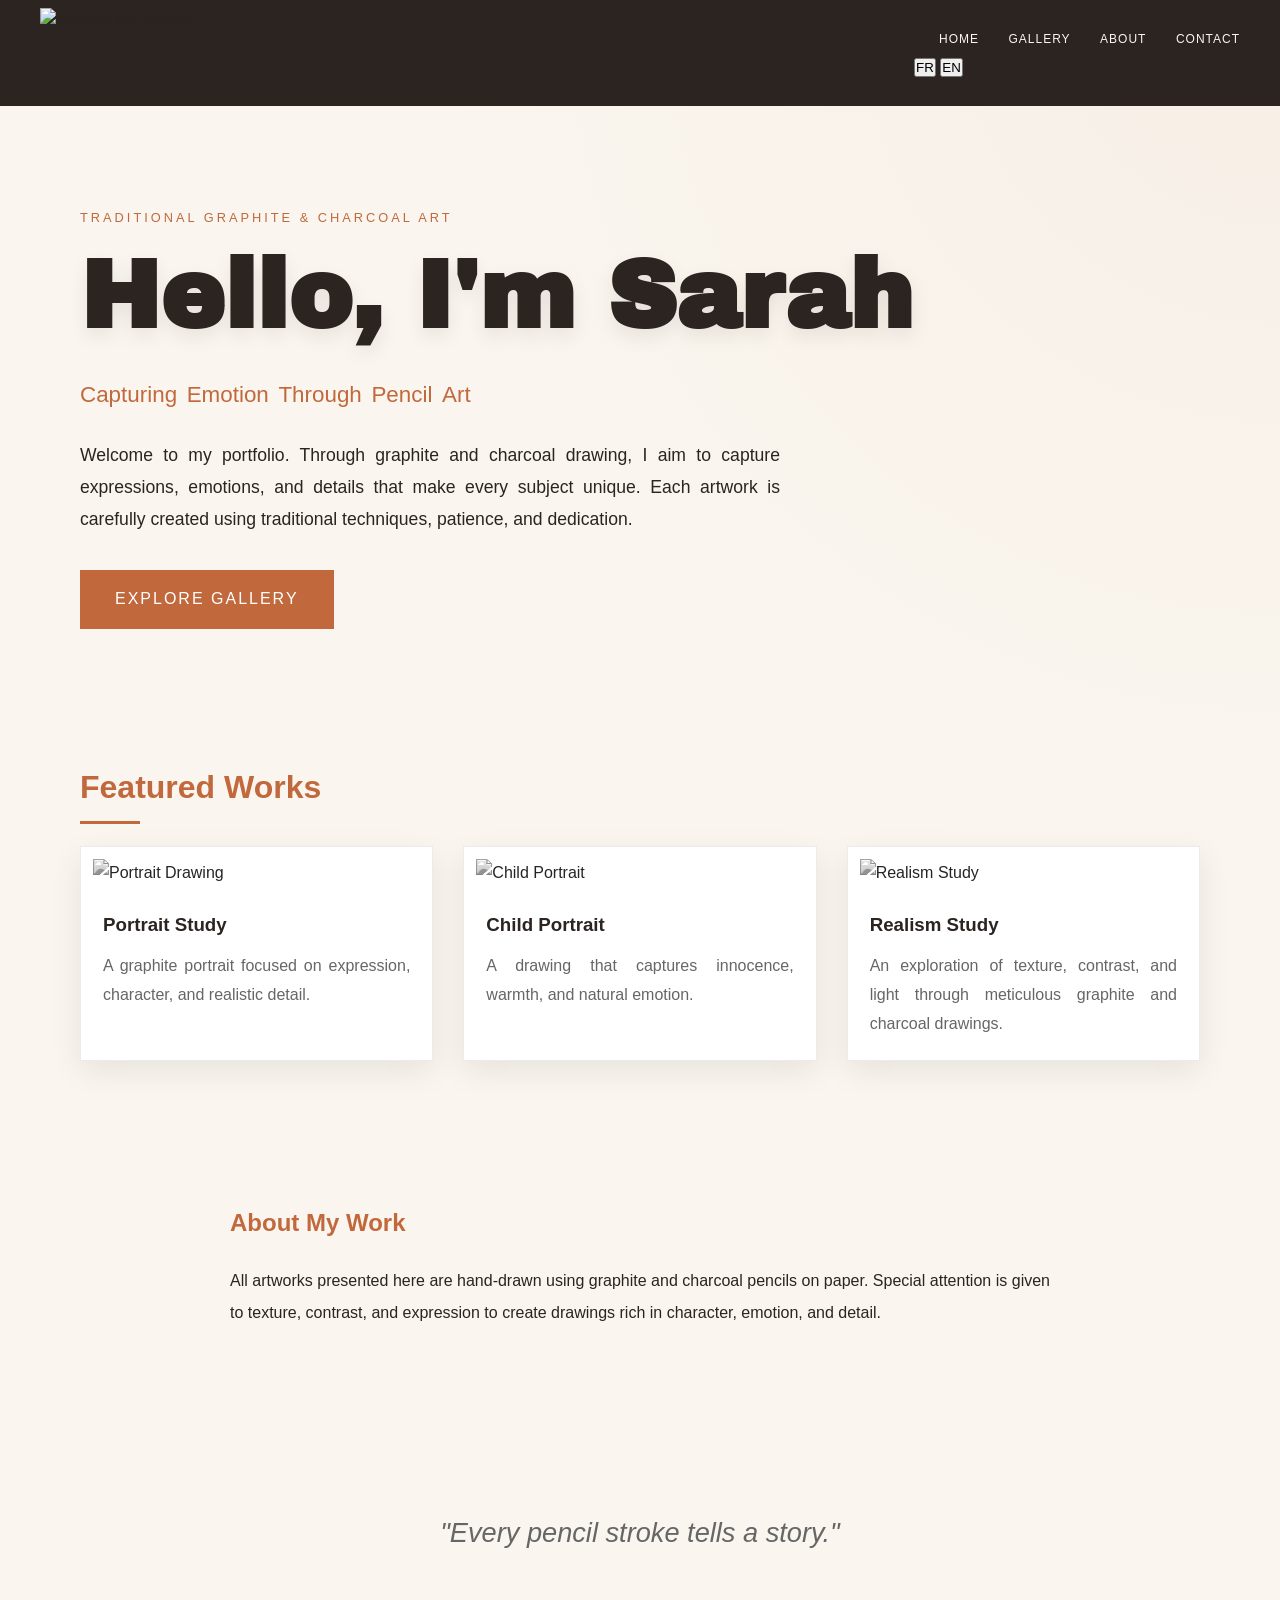
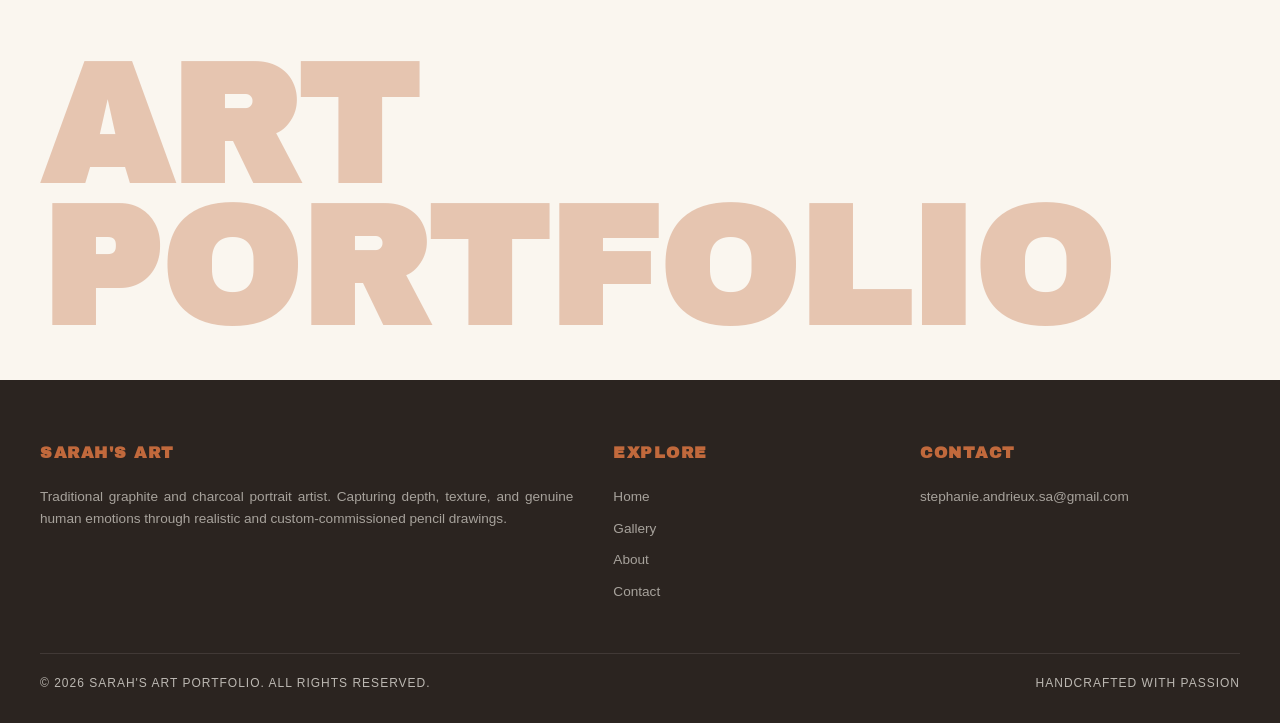
==== index.html @ 2b632e6f "Update index.html" ====
<!DOCTYPE html>
<html lang="en">

<head>
    <meta charset="UTF-8">
    <meta name="viewport" content="width=device-width, initial-scale=1.0">
    <title>Sarah's Art Portfolio</title>
    <meta name="description"
        content="Explore Sarah's graphite art portfolio, featuring realistic drawings, child portraits, and custom pencil art commissions.">

    <link href="https://fonts.googleapis.com/css2?family=Archivo+Black&display=swap" rel="stylesheet">
    <link rel="stylesheet" href="language.css">

    <style>
        * {
            margin: 0;
            padding: 0;
            box-sizing: border-box;
        }

        html {
            scroll-behavior: smooth;
        }

        body {
      font-family: 'Arial', sans-serif;
      background:
        radial-gradient(circle at top right,
          rgba(193, 105, 60, 0.05),
          transparent 35%),
        #faf6ef;
      color: #2b2420;
      line-height: 1.8;
      overflow-x: hidden; /* Empêche le défilement horizontal sur tous les écrans */
    }

        /* =========================
   NAVIGATION
========================= */

        nav {
            display: flex;
            justify-content: space-between;
            align-items: center;
            padding: 8px 40px;
            background: #2b2420;
            position: sticky;
            top: 0;
            z-index: 1000;
        }

        .logo-img {
        height: clamp(50px, 15vw, 90px); /* Taille responsive du logo */
        max-width: 100%;
    }

        nav a {
            color: #faf6ef;
            text-decoration: none;
            margin-left: 25px;
            font-size: 0.75rem;
            letter-spacing: 1px;
            text-transform: uppercase;
            position: relative;
        }

        nav a::after {
            content: "";
            position: absolute;
            left: 0;
            bottom: -6px;
            width: 0;
            height: 2px;
            background: #c1693c;
            transition: 0.3s;
        }

        nav a:hover::after {
            width: 100%;
        }

        /* =========================
   HERO
========================= */

        .hero {
            max-width: 1200px;
            margin: auto;
            padding: 100px 40px 80px;
            animation: fadeUp 1s ease;
        }

        .intro {
            color: #c1693c;
            text-transform: uppercase;
            letter-spacing: 3px;
            font-size: 0.8rem;
            margin-bottom: 10px;
        }

        .hero h1 {
            font-family: 'Archivo Black', sans-serif;
            font-size: clamp(1.35rem, 5.8vw, 6rem);
            line-height: 1.2;
            margin-bottom: 15px;
            padding-bottom: 0.06em;
            text-shadow: 0 8px 20px rgba(0, 0, 0, 0.08);
            white-space: nowrap;
            overflow: visible;
            max-width: 100%;
            opacity: 0;
            animation: fadeUp 1s ease forwards;
            animation-delay: 0.3s;
        }

        /* =========================
   TRUE FOCUS — subtitle
========================= */

        .true-focus-wrapper {
            display: flex;
            gap: 0.6rem;
            align-items: center;
            flex-wrap: wrap;
            margin-bottom: 25px;

            opacity: 0;
            transform: translateY(30px);
            animation: slideUp 1s ease forwards;
            animation-delay: 2.3s;
        }

        .focus-word {
            position: relative;
            font-size: 1.4rem;
            font-family: 'Arial', sans-serif;
            font-weight: normal;
            color: #c1693c;
            cursor: default;
            transition: filter 0.5s ease, color 0.5s ease;
        }

        /* blurred words */
        .focus-word.blurred {
            filter: blur(5px);
            color: #999;
        }

        /* focused word */
        .focus-word.focused {
            filter: blur(0px);
            color: #c1693c;
        }

        /* corner brackets on focused word */
        .focus-word.focused::before,
        .focus-word.focused::after {
            content: "";
            position: absolute;
            width: 10px;
            height: 10px;
            border-color: #c1693c;
            border-style: solid;
            transition: all 0.3s ease;
        }

        .focus-word.focused::before {
            top: -4px;
            left: -6px;
            border-width: 2px 0 0 2px;
        }

        .focus-word.focused::after {
            bottom: -4px;
            right: -6px;
            border-width: 0 2px 2px 0;
        }

        /* =========================
   HERO TEXT & BTN
========================= */

        .hero-text {
            max-width: 700px;
            font-size: 1.1rem;
            margin-bottom: 35px;
            text-align: justify;

            opacity: 0;
            transform: translateY(30px);
            animation: slideUp 1s ease forwards;
            animation-delay: 2.8s;
        }

        .btn-gallery {
            display: inline-block;
            padding: 15px 35px;
            background: #c1693c;
            color: white;
            text-decoration: none;
            text-transform: uppercase;
            letter-spacing: 2px;
            transition: 0.4s;

            opacity: 0;
            animation: fadeIn 1s ease forwards;
            animation-delay: 3.2s;

            position: relative;
            overflow: hidden;
        }

        .btn-gallery::before {
            content: "";
            position: absolute;
            top: 0;
            left: -120%;
            width: 100%;
            height: 100%;
            background: rgba(255, 255, 255, 0.2);
            transform: skewX(-25deg);
        }

        .btn-gallery:hover::before {
            left: 120%;
            transition: .7s;
        }

        .btn-gallery:hover {
            transform: translateY(-4px);
            box-shadow: 0 15px 30px rgba(193, 105, 60, 0.35);
        }

        /* =========================
   FEATURED WORKS
========================= */

        .featured {
            max-width: 1200px;
            margin: auto;
            padding: 40px;
            animation: fadeUp 1.2s ease;
        }

        .section-title {
            color: #c1693c;
            margin-bottom: 30px;
            font-size: 2rem;
            position: relative;
            display: inline-block;
        }

        .section-title::after {
            content: "";
            position: absolute;
            left: 0;
            bottom: -8px;
            width: 60px;
            height: 3px;
            background: #c1693c;
            transition: .5s;
        }

        .section-title:hover::after {
            width: 120px;
        }

        .featured-grid {
            display: grid;
            grid-template-columns: repeat(auto-fit, minmax(280px, 1fr));
            gap: 30px;
        }

        .art-card {
            background: white;
            padding: 12px;
            border: 1px solid rgba(0, 0, 0, 0.08);
            box-shadow: 0 10px 30px rgba(0, 0, 0, 0.08);
            overflow: hidden;
            transition:
                transform .5s ease,
                box-shadow .5s ease;
        }

        .art-card:hover {
            transform: translateY(-8px);
            box-shadow: 0 20px 50px rgba(0, 0, 0, 0.15);
        }

        .art-card img {
            width: 100%;
            height: auto;
            display: block;
            filter: grayscale(100%);
            transition:
                transform .8s ease,
                filter .8s ease;
        }

        .art-card:hover img {
            transform: scale(1.03);
            filter: grayscale(0%) contrast(115%);
        }

        .art-card-content {
            padding: 20px 10px 10px;
        }

        .art-card h3 {
            margin-bottom: 10px;
        }

        .art-card p {
            color: #666;
            text-align: justify;
        }

        /* =========================
   ABOUT
========================= */

        .about-preview {
            max-width: 900px;
            margin: 100px auto;
            padding: 0 40px;
            animation: fadeUp 1.4s ease;
        }

        .about-preview p {
            text-align: justify;
            text-justify: inter-word;
            line-height: 2;
        }

        .about-preview h2 {
            color: #c1693c;
            margin-bottom: 20px;
        }

        /* =========================
   QUOTE
========================= */

        .quote {
            text-align: center;
            padding: 80px 30px;
            font-size: 1.7rem;
            font-style: italic;
            color: #666;
            animation: fadeUp 1.6s ease;
            transition: .4s;
        }

        .quote:hover {
            transform: scale(1.03);
            letter-spacing: 1px;
        }

        /* =========================
   BIG TAGLINE
========================= */

        .big-tagline {
            padding: 20px 40px 40px;
            overflow: hidden;
        }


        .big-tagline h2 {
            font-family: 'Archivo Black', sans-serif;
            font-size: clamp(3rem, 13vw, 12rem);
            line-height: 0.85;
            color: rgba(193, 105, 60, 0.35);
            text-transform: uppercase;
            animation: floatText 6s ease-in-out infinite;
        }

        .big-tagline:hover h2 {
            letter-spacing: 10px;
        }

        .big-tagline:hover h2 {
            letter-spacing: 10px;
        }

        /* =========================
   FOOTER
========================= */

        /* =========================
   FOOTER
========================= */

        footer {
            background: #2b2420;
            color: rgba(250, 246, 239, 0.7);
            padding: 60px 40px 30px;
            font-size: 0.85rem;
            line-height: 1.6;
        }

        .footer-container {
            max-width: 1200px;
            margin: 0 auto;
            display: grid;
            grid-template-columns: 2fr 1fr 1.2fr;
            gap: 40px;
            margin-bottom: 40px;
        }

        .footer-col h4 {
            color: #c1693c;
            font-family: 'Archivo Black', sans-serif;
            font-size: 1rem;
            text-transform: uppercase;
            letter-spacing: 1.5px;
            margin-bottom: 20px;
        }

        .footer-col p {
            color: rgba(250, 246, 239, 0.6);
            margin-bottom: 12px;
            text-align: justify;
        }

        .footer-col ul {
            list-style: none;
            padding: 0;
        }

        .footer-col ul li {
            margin-bottom: 10px;
        }

        .footer-col a {
            color: rgba(250, 246, 239, 0.6);
            text-decoration: none;
            transition: color 0.3s ease;
        }

        .footer-col a:hover {
            color: #c1693c;
        }

        .footer-bottom {
            max-width: 1200px;
            margin: 0 auto;
            border-top: 1px solid rgba(250, 246, 239, 0.1);
            padding-top: 20px;
            display: flex;
            justify-content: space-between;
            align-items: center;
            flex-wrap: wrap;
            gap: 15px;
            font-size: 0.75rem;
            text-transform: uppercase;
            letter-spacing: 1px;
        }

        /* =========================
   ANIMATIONS
========================= */

        @keyframes fadeUp {
            from {
                opacity: 0;
                transform: translateY(40px);
            }

            to {
                opacity: 1;
                transform: translateY(0);
            }
        }

        @keyframes floatText {
            0% {
                transform: translateY(0);
            }

            50% {
                transform: translateY(-12px);
            }

            100% {
                transform: translateY(0);
            }
        }

        @keyframes typing {
            from {
                width: 0;
            }

            to {
                width: 100%;
            }
        }

        @keyframes blink {
            50% {
                border-color: transparent;
            }
        }

        @keyframes slideUp {
            to {
                opacity: 1;
                transform: translateY(0);
            }
        }

        @keyframes fadeIn {
            to {
                opacity: 1;
            }
        }

        /* =========================
   MOBILE
========================= */

        @media (max-width:768px) {

            nav {
                flex-direction: column;
                gap: 15px;
                padding: 20px;
            }

            .nav-right {
                flex-direction: column;
                align-items: center;
                gap: 15px;
            }

            .nav-links {
                display: flex;
                flex-wrap: wrap;
                justify-content: center;
                gap: 20px;
            }

            .nav-links a {
                margin-left: 0;
            }

            .hero {
                padding: 60px 20px;
            }

.hero h1 {
    font-size: clamp(1.3rem, 7vw, 3rem);
    white-space: normal;
    line-height: 1.15;
    word-break: keep-all;
}

            .intro {
                font-size: clamp(0.45rem, 3vw, 0.8rem);
                letter-spacing: clamp(1px, 0.5vw, 3px);
                white-space: nowrap;
            }

            .true-focus-wrapper {
                gap: 0.4vw;
                flex-wrap: nowrap;
                white-space: nowrap;
            }

            .true-focus-wrapper .focus-word {
                font-size: clamp(0.5rem, 3.2vw, 0.95rem);
            }

            .big-tagline {
                padding: 20px;
                text-align: left;
                overflow: visible;
            }

            .big-tagline h2 {
                font-size: clamp(2.5rem, 11vw, 6rem);
                line-height: 0.9;
                text-align: left;
            }

            footer {
                padding: 40px 20px 20px;
            }

            .footer-container {
                grid-template-columns: 1fr;
                gap: 30px;
                margin-bottom: 30px;
            }

            .footer-bottom {
                flex-direction: column;
                text-align: center;
            }
        }

        @media (max-width:480px) {

            .hero h1 {
                font-size: clamp(1.1rem, 4.8vw, 3rem);
            }

            .hero-text {
                font-size: 0.9rem;
            }

            .btn-gallery {
                padding: 12px 28px;
                font-size: 0.85rem;
            }

            .section-title {
                font-size: 1.5rem;
            }



            .featured-grid {
                grid-template-columns: 1fr;
            }

            .footer-container {
                gap: 20px;
            }
        }
    </style>
</head>

<body>

    <nav>
        <img src="Images/Logo.png" alt="Sarah's Art Portfolio" class="logo-img">

        <div class="nav-right">
            <div class="nav-links">
                <a href="index.html" data-i18n="nav.home">Home</a>
                <a href="art.html" data-i18n="nav.gallery">Gallery</a>
                <a href="about.html" data-i18n="nav.about">About</a>
                <a href="contact.html" data-i18n="nav.contact">Contact</a>
            </div>
            <div class="lang-switcher" role="group" data-i18n-attr="aria-label:lang.label">
                <button type="button" class="lang-btn" data-lang="fr" aria-pressed="false">FR</button>
                <button type="button" class="lang-btn" data-lang="en" aria-pressed="false">EN</button>
            </div>
        </div>
    </nav>

    <section class="hero">

        <p class="intro" data-i18n="index.intro">Traditional Graphite & Charcoal Art</p>

        <h1 data-i18n="index.title">Hello, I'm Sarah</h1>

        <div class="true-focus-wrapper" id="trueFocus">
            <span class="focus-word">Capturing</span>
            <span class="focus-word">Emotion</span>
            <span class="focus-word">Through</span>
            <span class="focus-word">Pencil</span>
            <span class="focus-word">Art</span>
        </div>

        <p class="hero-text" data-i18n="index.hero">
            Welcome to my portfolio. Through graphite and charcoal drawing, I aim to capture
            expressions, emotions, and details that make every subject unique.
            Each artwork is carefully created using traditional techniques, patience, and dedication.
        </p>

        <a href="art.html" class="btn-gallery" data-i18n="index.cta">
            Explore Gallery
        </a>

    </section>

    <section class="featured">

        <h2 class="section-title" data-i18n="index.featured">Featured Works</h2>

        <div class="featured-grid">

            <div class="art-card">
                <img src="Images/Dessin1.jpg" alt="Portrait Drawing">
                <div class="art-card-content">
                    <h3 data-i18n="index.card1Title">Portrait Study</h3>
                    <p data-i18n="index.card1Desc">A graphite portrait focused on expression, character, and realistic detail.</p>
                </div>
            </div>

            <div class="art-card">
                <img src="Images/Dessin2.jpg" alt="Child Portrait">
                <div class="art-card-content">
                    <h3 data-i18n="index.card2Title">Child Portrait</h3>
                    <p data-i18n="index.card2Desc">A drawing that captures innocence, warmth, and natural emotion.</p>
                </div>
            </div>

            <div class="art-card">
                <img src="Images/Dessin3.jpg" alt="Realism Study">
                <div class="art-card-content">
                    <h3 data-i18n="index.card3Title">Realism Study</h3>
                    <p data-i18n="index.card3Desc">An exploration of texture, contrast, and light through meticulous graphite and charcoal drawings.</p>
                </div>
            </div>

        </div>

    </section>

    <section class="about-preview">
        <h2 data-i18n="index.aboutTitle">About My Work</h2>
        <p data-i18n="index.aboutText">
            All artworks presented here are hand-drawn using graphite and charcoal pencils on paper.
            Special attention is given to texture, contrast, and expression in order
            to create drawings rich in character, emotion, and detail.
        </p>
    </section>

    <section class="quote" data-i18n="index.quote">
        "Every pencil stroke tells a story."
    </section>

    <div class="big-tagline">
        <h2>
            Art<br>
            Portfolio
        </h2>
    </div>

    <footer>
        <div class="footer-container">

            <div class="footer-col">
                <h4 data-i18n="footer.brand">Sarah's Art</h4>
                <p data-i18n="footer.desc">
                    Traditional graphite and charcoal portrait artist.
                    Capturing depth, texture, and genuine human emotions
                    through realistic and custom-commissioned pencil drawings.
                </p>
            </div>

            <div class="footer-col">
                <h4 data-i18n="footer.explore">Explore</h4>
                <ul>
                    <li><a href="index.html" data-i18n="nav.home">Home</a></li>
                    <li><a href="art.html" data-i18n="nav.gallery">Gallery</a></li>
                    <li><a href="about.html" data-i18n="nav.about">About</a></li>
                    <li><a href="contact.html" data-i18n="nav.contact">Contact</a></li>
                </ul>
            </div>

            <div class="footer-col">
                <h4 data-i18n="footer.contact">Contact</h4>
                <p><a href="contact.html">stephanie.andrieux.sa@gmail.com</a></p>
            </div>

        </div>

        <div class="footer-bottom">
            <span data-i18n="footer.copyright">© 2026 Sarah's Art Portfolio. All rights reserved.</span>
            <span data-i18n="footer.tagline">Handcrafted with Passion</span>
        </div>
    </footer>

    <script src="language.js"></script>
    <script>
        (function () {
            function fitHeroTitle() {
                var h1 = document.querySelector('.hero h1');
                if (!h1) return;
                var hero = document.querySelector('.hero');
                var maxPx = Math.min(window.innerWidth * 0.115, 96);
                var minPx = 14;
                var size = maxPx;
                h1.style.fontSize = size + 'px';
                var available = hero ? hero.clientWidth - 10 : window.innerWidth - 80;
                while (h1.scrollWidth > available && size > minPx) {
                    size -= 1;
                    h1.style.fontSize = size + 'px';
                }
            }

            window.addEventListener('resize', fitHeroTitle);
            document.addEventListener('languageChanged', fitHeroTitle);
            document.addEventListener('DOMContentLoaded', fitHeroTitle);

            const INIT_DELAY = 2400;
            const INTERVAL = 1200;
            let focusInterval = null;

            function startTrueFocus() {
                if (focusInterval) clearInterval(focusInterval);
                const words = document.querySelectorAll('#trueFocus .focus-word');
                if (!words.length) return;
                let current = 0;

                function applyFocus(index) {
                    words.forEach(function (w, i) {
                        w.classList.remove('focused', 'blurred');
                        w.classList.add(i === index ? 'focused' : 'blurred');
                    });
                }

                function next() {
                    applyFocus(current);
                    current = (current + 1) % words.length;
                }

                setTimeout(function () {
                    next();
                    focusInterval = setInterval(next, INTERVAL);
                }, INIT_DELAY);
            }

            document.addEventListener('languageChanged', startTrueFocus);
        })();
    </script>

</body>

</html>
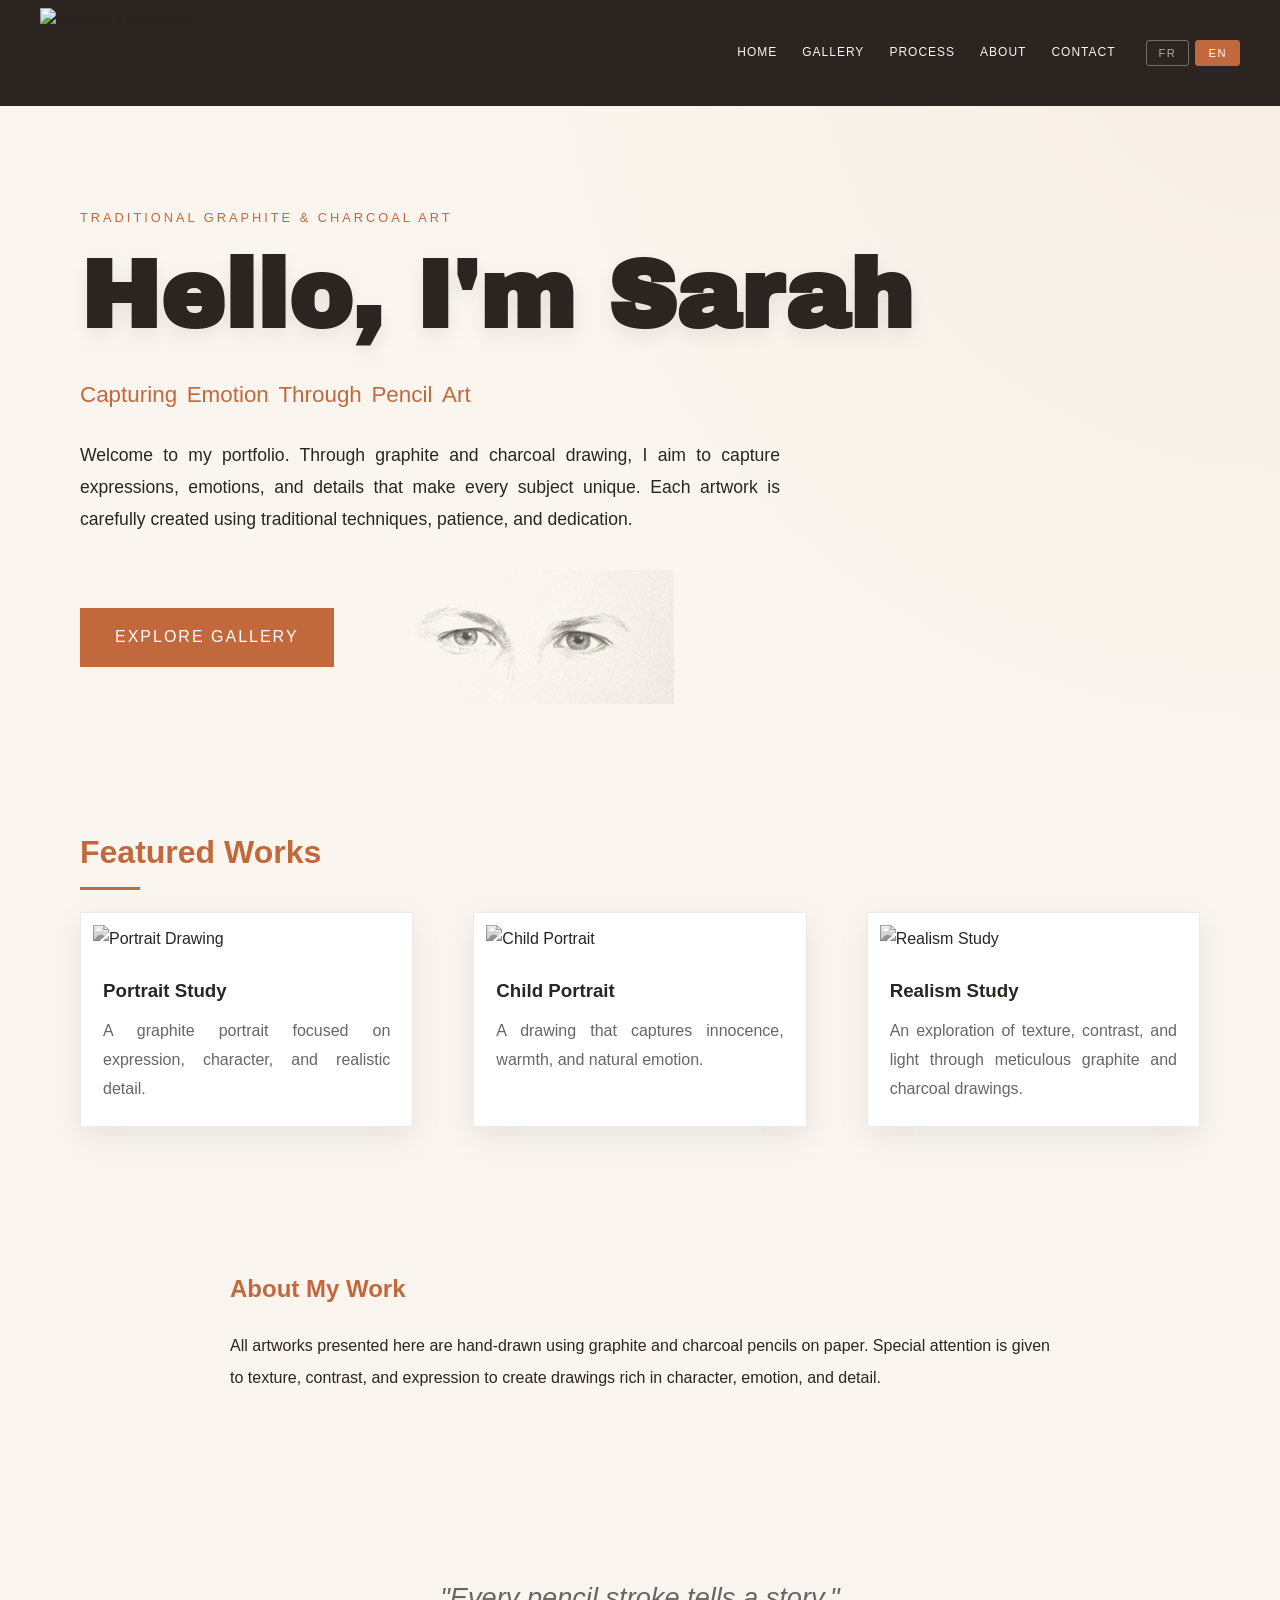
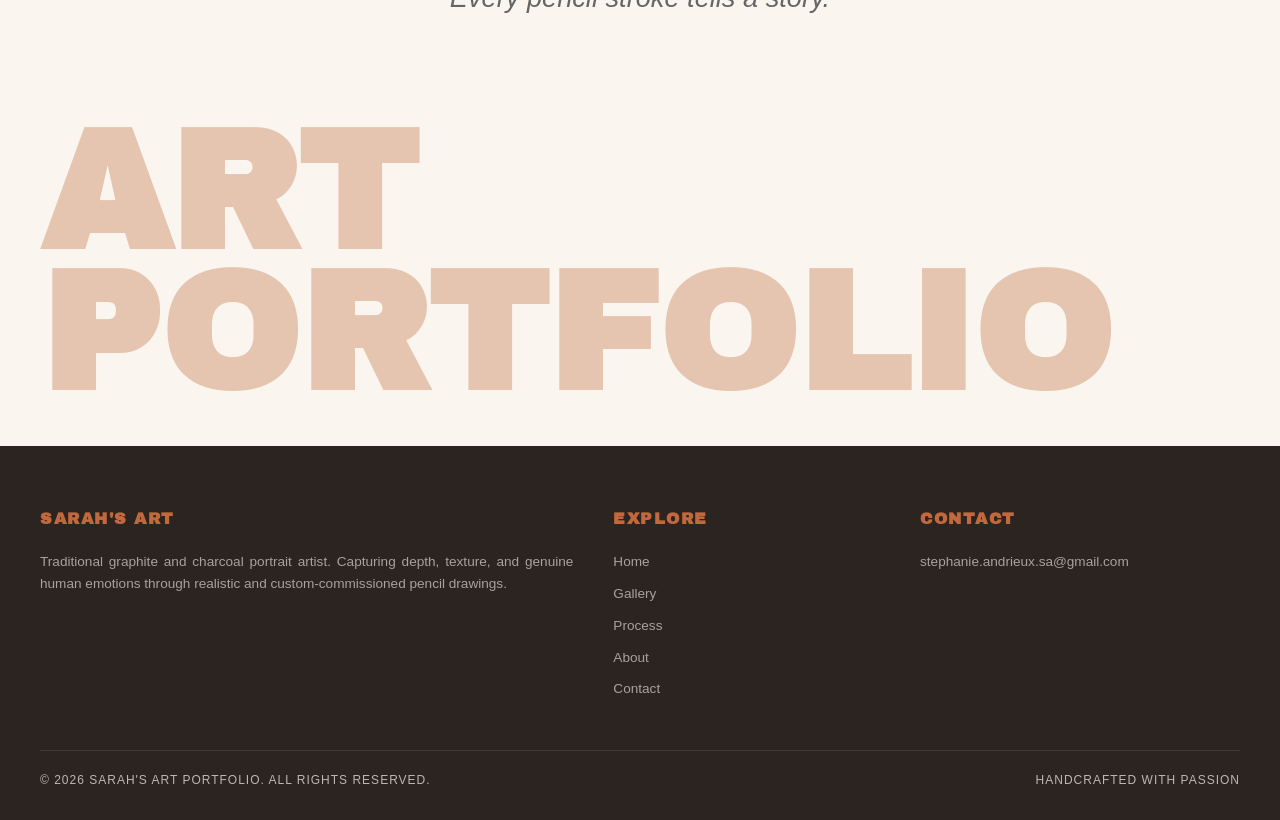
==== commit 41b5f0bd: "Add files via upload" ====
--- a/index.html
+++ b/index.html
@@ -1,825 +1,925 @@
-<!DOCTYPE html>
-<html lang="en">
-
-<head>
-    <meta charset="UTF-8">
-    <meta name="viewport" content="width=device-width, initial-scale=1.0">
-    <title>Sarah's Art Portfolio</title>
-    <meta name="description"
-        content="Explore Sarah's graphite art portfolio, featuring realistic drawings, child portraits, and custom pencil art commissions.">
-
-    <link href="https://fonts.googleapis.com/css2?family=Archivo+Black&display=swap" rel="stylesheet">
-    <link rel="stylesheet" href="language.css">
-
-    <style>
-        * {
-            margin: 0;
-            padding: 0;
-            box-sizing: border-box;
-        }
-
-        html {
-            scroll-behavior: smooth;
-        }
-
-        body {
-      font-family: 'Arial', sans-serif;
-      background:
-        radial-gradient(circle at top right,
-          rgba(193, 105, 60, 0.05),
-          transparent 35%),
-        #faf6ef;
-      color: #2b2420;
-      line-height: 1.8;
-      overflow-x: hidden; /* Empêche le défilement horizontal sur tous les écrans */
-    }
-
-        /* =========================
-   NAVIGATION
-========================= */
-
-        nav {
-            display: flex;
-            justify-content: space-between;
-            align-items: center;
-            padding: 8px 40px;
-            background: #2b2420;
-            position: sticky;
-            top: 0;
-            z-index: 1000;
-        }
-
-        .logo-img {
-        height: clamp(50px, 15vw, 90px); /* Taille responsive du logo */
-        max-width: 100%;
-    }
-
-        nav a {
-            color: #faf6ef;
-            text-decoration: none;
-            margin-left: 25px;
-            font-size: 0.75rem;
-            letter-spacing: 1px;
-            text-transform: uppercase;
-            position: relative;
-        }
-
-        nav a::after {
-            content: "";
-            position: absolute;
-            left: 0;
-            bottom: -6px;
-            width: 0;
-            height: 2px;
-            background: #c1693c;
-            transition: 0.3s;
-        }
-
-        nav a:hover::after {
-            width: 100%;
-        }
-
-        /* =========================
-   HERO
-========================= */
-
-        .hero {
-            max-width: 1200px;
-            margin: auto;
-            padding: 100px 40px 80px;
-            animation: fadeUp 1s ease;
-        }
-
-        .intro {
-            color: #c1693c;
-            text-transform: uppercase;
-            letter-spacing: 3px;
-            font-size: 0.8rem;
-            margin-bottom: 10px;
-        }
-
-        .hero h1 {
-            font-family: 'Archivo Black', sans-serif;
-            font-size: clamp(1.35rem, 5.8vw, 6rem);
-            line-height: 1.2;
-            margin-bottom: 15px;
-            padding-bottom: 0.06em;
-            text-shadow: 0 8px 20px rgba(0, 0, 0, 0.08);
-            white-space: nowrap;
-            overflow: visible;
-            max-width: 100%;
-            opacity: 0;
-            animation: fadeUp 1s ease forwards;
-            animation-delay: 0.3s;
-        }
-
-        /* =========================
-   TRUE FOCUS — subtitle
-========================= */
-
-        .true-focus-wrapper {
-            display: flex;
-            gap: 0.6rem;
-            align-items: center;
-            flex-wrap: wrap;
-            margin-bottom: 25px;
-
-            opacity: 0;
-            transform: translateY(30px);
-            animation: slideUp 1s ease forwards;
-            animation-delay: 2.3s;
-        }
-
-        .focus-word {
-            position: relative;
-            font-size: 1.4rem;
-            font-family: 'Arial', sans-serif;
-            font-weight: normal;
-            color: #c1693c;
-            cursor: default;
-            transition: filter 0.5s ease, color 0.5s ease;
-        }
-
-        /* blurred words */
-        .focus-word.blurred {
-            filter: blur(5px);
-            color: #999;
-        }
-
-        /* focused word */
-        .focus-word.focused {
-            filter: blur(0px);
-            color: #c1693c;
-        }
-
-        /* corner brackets on focused word */
-        .focus-word.focused::before,
-        .focus-word.focused::after {
-            content: "";
-            position: absolute;
-            width: 10px;
-            height: 10px;
-            border-color: #c1693c;
-            border-style: solid;
-            transition: all 0.3s ease;
-        }
-
-        .focus-word.focused::before {
-            top: -4px;
-            left: -6px;
-            border-width: 2px 0 0 2px;
-        }
-
-        .focus-word.focused::after {
-            bottom: -4px;
-            right: -6px;
-            border-width: 0 2px 2px 0;
-        }
-
-        /* =========================
-   HERO TEXT & BTN
-========================= */
-
-        .hero-text {
-            max-width: 700px;
-            font-size: 1.1rem;
-            margin-bottom: 35px;
-            text-align: justify;
-
-            opacity: 0;
-            transform: translateY(30px);
-            animation: slideUp 1s ease forwards;
-            animation-delay: 2.8s;
-        }
-
-        .btn-gallery {
-            display: inline-block;
-            padding: 15px 35px;
-            background: #c1693c;
-            color: white;
-            text-decoration: none;
-            text-transform: uppercase;
-            letter-spacing: 2px;
-            transition: 0.4s;
-
-            opacity: 0;
-            animation: fadeIn 1s ease forwards;
-            animation-delay: 3.2s;
-
-            position: relative;
-            overflow: hidden;
-        }
-
-        .btn-gallery::before {
-            content: "";
-            position: absolute;
-            top: 0;
-            left: -120%;
-            width: 100%;
-            height: 100%;
-            background: rgba(255, 255, 255, 0.2);
-            transform: skewX(-25deg);
-        }
-
-        .btn-gallery:hover::before {
-            left: 120%;
-            transition: .7s;
-        }
-
-        .btn-gallery:hover {
-            transform: translateY(-4px);
-            box-shadow: 0 15px 30px rgba(193, 105, 60, 0.35);
-        }
-
-        /* =========================
-   FEATURED WORKS
-========================= */
-
-        .featured {
-            max-width: 1200px;
-            margin: auto;
-            padding: 40px;
-            animation: fadeUp 1.2s ease;
-        }
-
-        .section-title {
-            color: #c1693c;
-            margin-bottom: 30px;
-            font-size: 2rem;
-            position: relative;
-            display: inline-block;
-        }
-
-        .section-title::after {
-            content: "";
-            position: absolute;
-            left: 0;
-            bottom: -8px;
-            width: 60px;
-            height: 3px;
-            background: #c1693c;
-            transition: .5s;
-        }
-
-        .section-title:hover::after {
-            width: 120px;
-        }
-
-        .featured-grid {
-            display: grid;
-            grid-template-columns: repeat(auto-fit, minmax(280px, 1fr));
-            gap: 30px;
-        }
-
-        .art-card {
-            background: white;
-            padding: 12px;
-            border: 1px solid rgba(0, 0, 0, 0.08);
-            box-shadow: 0 10px 30px rgba(0, 0, 0, 0.08);
-            overflow: hidden;
-            transition:
-                transform .5s ease,
-                box-shadow .5s ease;
-        }
-
-        .art-card:hover {
-            transform: translateY(-8px);
-            box-shadow: 0 20px 50px rgba(0, 0, 0, 0.15);
-        }
-
-        .art-card img {
-            width: 100%;
-            height: auto;
-            display: block;
-            filter: grayscale(100%);
-            transition:
-                transform .8s ease,
-                filter .8s ease;
-        }
-
-        .art-card:hover img {
-            transform: scale(1.03);
-            filter: grayscale(0%) contrast(115%);
-        }
-
-        .art-card-content {
-            padding: 20px 10px 10px;
-        }
-
-        .art-card h3 {
-            margin-bottom: 10px;
-        }
-
-        .art-card p {
-            color: #666;
-            text-align: justify;
-        }
-
-        /* =========================
-   ABOUT
-========================= */
-
-        .about-preview {
-            max-width: 900px;
-            margin: 100px auto;
-            padding: 0 40px;
-            animation: fadeUp 1.4s ease;
-        }
-
-        .about-preview p {
-            text-align: justify;
-            text-justify: inter-word;
-            line-height: 2;
-        }
-
-        .about-preview h2 {
-            color: #c1693c;
-            margin-bottom: 20px;
-        }
-
-        /* =========================
-   QUOTE
-========================= */
-
-        .quote {
-            text-align: center;
-            padding: 80px 30px;
-            font-size: 1.7rem;
-            font-style: italic;
-            color: #666;
-            animation: fadeUp 1.6s ease;
-            transition: .4s;
-        }
-
-        .quote:hover {
-            transform: scale(1.03);
-            letter-spacing: 1px;
-        }
-
-        /* =========================
-   BIG TAGLINE
-========================= */
-
-        .big-tagline {
-            padding: 20px 40px 40px;
-            overflow: hidden;
-        }
-
-
-        .big-tagline h2 {
-            font-family: 'Archivo Black', sans-serif;
-            font-size: clamp(3rem, 13vw, 12rem);
-            line-height: 0.85;
-            color: rgba(193, 105, 60, 0.35);
-            text-transform: uppercase;
-            animation: floatText 6s ease-in-out infinite;
-        }
-
-        .big-tagline:hover h2 {
-            letter-spacing: 10px;
-        }
-
-        .big-tagline:hover h2 {
-            letter-spacing: 10px;
-        }
-
-        /* =========================
-   FOOTER
-========================= */
-
-        /* =========================
-   FOOTER
-========================= */
-
-        footer {
-            background: #2b2420;
-            color: rgba(250, 246, 239, 0.7);
-            padding: 60px 40px 30px;
-            font-size: 0.85rem;
-            line-height: 1.6;
-        }
-
-        .footer-container {
-            max-width: 1200px;
-            margin: 0 auto;
-            display: grid;
-            grid-template-columns: 2fr 1fr 1.2fr;
-            gap: 40px;
-            margin-bottom: 40px;
-        }
-
-        .footer-col h4 {
-            color: #c1693c;
-            font-family: 'Archivo Black', sans-serif;
-            font-size: 1rem;
-            text-transform: uppercase;
-            letter-spacing: 1.5px;
-            margin-bottom: 20px;
-        }
-
-        .footer-col p {
-            color: rgba(250, 246, 239, 0.6);
-            margin-bottom: 12px;
-            text-align: justify;
-        }
-
-        .footer-col ul {
-            list-style: none;
-            padding: 0;
-        }
-
-        .footer-col ul li {
-            margin-bottom: 10px;
-        }
-
-        .footer-col a {
-            color: rgba(250, 246, 239, 0.6);
-            text-decoration: none;
-            transition: color 0.3s ease;
-        }
-
-        .footer-col a:hover {
-            color: #c1693c;
-        }
-
-        .footer-bottom {
-            max-width: 1200px;
-            margin: 0 auto;
-            border-top: 1px solid rgba(250, 246, 239, 0.1);
-            padding-top: 20px;
-            display: flex;
-            justify-content: space-between;
-            align-items: center;
-            flex-wrap: wrap;
-            gap: 15px;
-            font-size: 0.75rem;
-            text-transform: uppercase;
-            letter-spacing: 1px;
-        }
-
-        /* =========================
-   ANIMATIONS
-========================= */
-
-        @keyframes fadeUp {
-            from {
-                opacity: 0;
-                transform: translateY(40px);
-            }
-
-            to {
-                opacity: 1;
-                transform: translateY(0);
-            }
-        }
-
-        @keyframes floatText {
-            0% {
-                transform: translateY(0);
-            }
-
-            50% {
-                transform: translateY(-12px);
-            }
-
-            100% {
-                transform: translateY(0);
-            }
-        }
-
-        @keyframes typing {
-            from {
-                width: 0;
-            }
-
-            to {
-                width: 100%;
-            }
-        }
-
-        @keyframes blink {
-            50% {
-                border-color: transparent;
-            }
-        }
-
-        @keyframes slideUp {
-            to {
-                opacity: 1;
-                transform: translateY(0);
-            }
-        }
-
-        @keyframes fadeIn {
-            to {
-                opacity: 1;
-            }
-        }
-
-        /* =========================
-   MOBILE
-========================= */
-
-        @media (max-width:768px) {
-
-            nav {
-                flex-direction: column;
-                gap: 15px;
-                padding: 20px;
-            }
-
-            .nav-right {
-                flex-direction: column;
-                align-items: center;
-                gap: 15px;
-            }
-
-            .nav-links {
-                display: flex;
-                flex-wrap: wrap;
-                justify-content: center;
-                gap: 20px;
-            }
-
-            .nav-links a {
-                margin-left: 0;
-            }
-
-            .hero {
-                padding: 60px 20px;
-            }
-
-.hero h1 {
-    font-size: clamp(1.3rem, 7vw, 3rem);
-    white-space: normal;
-    line-height: 1.15;
-    word-break: keep-all;
-}
-
-            .intro {
-                font-size: clamp(0.45rem, 3vw, 0.8rem);
-                letter-spacing: clamp(1px, 0.5vw, 3px);
-                white-space: nowrap;
-            }
-
-            .true-focus-wrapper {
-                gap: 0.4vw;
-                flex-wrap: nowrap;
-                white-space: nowrap;
-            }
-
-            .true-focus-wrapper .focus-word {
-                font-size: clamp(0.5rem, 3.2vw, 0.95rem);
-            }
-
-            .big-tagline {
-                padding: 20px;
-                text-align: left;
-                overflow: visible;
-            }
-
-            .big-tagline h2 {
-                font-size: clamp(2.5rem, 11vw, 6rem);
-                line-height: 0.9;
-                text-align: left;
-            }
-
-            footer {
-                padding: 40px 20px 20px;
-            }
-
-            .footer-container {
-                grid-template-columns: 1fr;
-                gap: 30px;
-                margin-bottom: 30px;
-            }
-
-            .footer-bottom {
-                flex-direction: column;
-                text-align: center;
-            }
-        }
-
-        @media (max-width:480px) {
-
-            .hero h1 {
-                font-size: clamp(1.1rem, 4.8vw, 3rem);
-            }
-
-            .hero-text {
-                font-size: 0.9rem;
-            }
-
-            .btn-gallery {
-                padding: 12px 28px;
-                font-size: 0.85rem;
-            }
-
-            .section-title {
-                font-size: 1.5rem;
-            }
-
-
-
-            .featured-grid {
-                grid-template-columns: 1fr;
-            }
-
-            .footer-container {
-                gap: 20px;
-            }
-        }
-    </style>
-</head>
-
-<body>
-
-    <nav>
-        <img src="Images/Logo.png" alt="Sarah's Art Portfolio" class="logo-img">
-
-        <div class="nav-right">
-            <div class="nav-links">
-                <a href="index.html" data-i18n="nav.home">Home</a>
-                <a href="art.html" data-i18n="nav.gallery">Gallery</a>
-                <a href="about.html" data-i18n="nav.about">About</a>
-                <a href="contact.html" data-i18n="nav.contact">Contact</a>
-            </div>
-            <div class="lang-switcher" role="group" data-i18n-attr="aria-label:lang.label">
-                <button type="button" class="lang-btn" data-lang="fr" aria-pressed="false">FR</button>
-                <button type="button" class="lang-btn" data-lang="en" aria-pressed="false">EN</button>
-            </div>
-        </div>
-    </nav>
-
-    <section class="hero">
-
-        <p class="intro" data-i18n="index.intro">Traditional Graphite & Charcoal Art</p>
-
-        <h1 data-i18n="index.title">Hello, I'm Sarah</h1>
-
-        <div class="true-focus-wrapper" id="trueFocus">
-            <span class="focus-word">Capturing</span>
-            <span class="focus-word">Emotion</span>
-            <span class="focus-word">Through</span>
-            <span class="focus-word">Pencil</span>
-            <span class="focus-word">Art</span>
-        </div>
-
-        <p class="hero-text" data-i18n="index.hero">
-            Welcome to my portfolio. Through graphite and charcoal drawing, I aim to capture
-            expressions, emotions, and details that make every subject unique.
-            Each artwork is carefully created using traditional techniques, patience, and dedication.
-        </p>
-
-        <a href="art.html" class="btn-gallery" data-i18n="index.cta">
-            Explore Gallery
-        </a>
-
-    </section>
-
-    <section class="featured">
-
-        <h2 class="section-title" data-i18n="index.featured">Featured Works</h2>
-
-        <div class="featured-grid">
-
-            <div class="art-card">
-                <img src="Images/Dessin1.jpg" alt="Portrait Drawing">
-                <div class="art-card-content">
-                    <h3 data-i18n="index.card1Title">Portrait Study</h3>
-                    <p data-i18n="index.card1Desc">A graphite portrait focused on expression, character, and realistic detail.</p>
-                </div>
-            </div>
-
-            <div class="art-card">
-                <img src="Images/Dessin2.jpg" alt="Child Portrait">
-                <div class="art-card-content">
-                    <h3 data-i18n="index.card2Title">Child Portrait</h3>
-                    <p data-i18n="index.card2Desc">A drawing that captures innocence, warmth, and natural emotion.</p>
-                </div>
-            </div>
-
-            <div class="art-card">
-                <img src="Images/Dessin3.jpg" alt="Realism Study">
-                <div class="art-card-content">
-                    <h3 data-i18n="index.card3Title">Realism Study</h3>
-                    <p data-i18n="index.card3Desc">An exploration of texture, contrast, and light through meticulous graphite and charcoal drawings.</p>
-                </div>
-            </div>
-
-        </div>
-
-    </section>
-
-    <section class="about-preview">
-        <h2 data-i18n="index.aboutTitle">About My Work</h2>
-        <p data-i18n="index.aboutText">
-            All artworks presented here are hand-drawn using graphite and charcoal pencils on paper.
-            Special attention is given to texture, contrast, and expression in order
-            to create drawings rich in character, emotion, and detail.
-        </p>
-    </section>
-
-    <section class="quote" data-i18n="index.quote">
-        "Every pencil stroke tells a story."
-    </section>
-
-    <div class="big-tagline">
-        <h2>
-            Art<br>
-            Portfolio
-        </h2>
-    </div>
-
-    <footer>
-        <div class="footer-container">
-
-            <div class="footer-col">
-                <h4 data-i18n="footer.brand">Sarah's Art</h4>
-                <p data-i18n="footer.desc">
-                    Traditional graphite and charcoal portrait artist.
-                    Capturing depth, texture, and genuine human emotions
-                    through realistic and custom-commissioned pencil drawings.
-                </p>
-            </div>
-
-            <div class="footer-col">
-                <h4 data-i18n="footer.explore">Explore</h4>
-                <ul>
-                    <li><a href="index.html" data-i18n="nav.home">Home</a></li>
-                    <li><a href="art.html" data-i18n="nav.gallery">Gallery</a></li>
-                    <li><a href="about.html" data-i18n="nav.about">About</a></li>
-                    <li><a href="contact.html" data-i18n="nav.contact">Contact</a></li>
-                </ul>
-            </div>
-
-            <div class="footer-col">
-                <h4 data-i18n="footer.contact">Contact</h4>
-                <p><a href="contact.html">stephanie.andrieux.sa@gmail.com</a></p>
-            </div>
-
-        </div>
-
-        <div class="footer-bottom">
-            <span data-i18n="footer.copyright">© 2026 Sarah's Art Portfolio. All rights reserved.</span>
-            <span data-i18n="footer.tagline">Handcrafted with Passion</span>
-        </div>
-    </footer>
-
-    <script src="language.js"></script>
-    <script>
-        (function () {
-            function fitHeroTitle() {
-                var h1 = document.querySelector('.hero h1');
-                if (!h1) return;
-                var hero = document.querySelector('.hero');
-                var maxPx = Math.min(window.innerWidth * 0.115, 96);
-                var minPx = 14;
-                var size = maxPx;
-                h1.style.fontSize = size + 'px';
-                var available = hero ? hero.clientWidth - 10 : window.innerWidth - 80;
-                while (h1.scrollWidth > available && size > minPx) {
-                    size -= 1;
-                    h1.style.fontSize = size + 'px';
-                }
-            }
-
-            window.addEventListener('resize', fitHeroTitle);
-            document.addEventListener('languageChanged', fitHeroTitle);
-            document.addEventListener('DOMContentLoaded', fitHeroTitle);
-
-            const INIT_DELAY = 2400;
-            const INTERVAL = 1200;
-            let focusInterval = null;
-
-            function startTrueFocus() {
-                if (focusInterval) clearInterval(focusInterval);
-                const words = document.querySelectorAll('#trueFocus .focus-word');
-                if (!words.length) return;
-                let current = 0;
-
-                function applyFocus(index) {
-                    words.forEach(function (w, i) {
-                        w.classList.remove('focused', 'blurred');
-                        w.classList.add(i === index ? 'focused' : 'blurred');
-                    });
-                }
-
-                function next() {
-                    applyFocus(current);
-                    current = (current + 1) % words.length;
-                }
-
-                setTimeout(function () {
-                    next();
-                    focusInterval = setInterval(next, INTERVAL);
-                }, INIT_DELAY);
-            }
-
-            document.addEventListener('languageChanged', startTrueFocus);
-        })();
-    </script>
-
-</body>
-
-</html>
+<!DOCTYPE html>
+<html lang="en">
+
+<head>
+    <meta charset="UTF-8">
+    <meta name="viewport" content="width=device-width, initial-scale=1.0">
+    <title>Sarah's Art Portfolio</title>
+    <meta name="description"
+        content="Explore Sarah's graphite art portfolio, featuring realistic drawings, child portraits, and custom pencil art commissions.">
+
+    <link href="https://fonts.googleapis.com/css2?family=Archivo+Black&display=swap" rel="stylesheet">
+    <link rel="stylesheet" href="language.css">
+
+    <style>
+        * {
+            margin: 0;
+            padding: 0;
+            box-sizing: border-box;
+        }
+
+        html {
+            scroll-behavior: smooth;
+        }
+
+        body {
+      font-family: 'Arial', sans-serif;
+      background:
+        radial-gradient(circle at top right,
+          rgba(193, 105, 60, 0.05),
+          transparent 35%),
+        #faf6ef;
+      color: #2b2420;
+      line-height: 1.8;
+      overflow-x: hidden; /* Empêche le défilement horizontal sur tous les écrans */
+    }
+
+        /* =========================
+   NAVIGATION
+========================= */
+
+        nav {
+            display: flex;
+            justify-content: space-between;
+            align-items: center;
+            padding: 8px 40px;
+            background: #2b2420;
+            position: sticky;
+            top: 0;
+            z-index: 1000;
+        }
+
+        .logo-img {
+        height: clamp(50px, 15vw, 90px); /* Taille responsive du logo */
+        max-width: 100%;
+    }
+
+        nav a {
+            color: #faf6ef;
+            text-decoration: none;
+            margin-left: 25px;
+            font-size: 0.75rem;
+            letter-spacing: 1px;
+            text-transform: uppercase;
+            position: relative;
+        }
+
+        nav a::after {
+            content: "";
+            position: absolute;
+            left: 0;
+            bottom: -6px;
+            width: 0;
+            height: 2px;
+            background: #c1693c;
+            transition: 0.3s;
+        }
+
+        nav a:hover::after {
+            width: 100%;
+        }
+
+        /* =========================
+   HERO
+========================= */
+
+.hero {
+    max-width: 1200px;
+    margin: auto;
+    padding: 100px 40px 80px;
+    animation: fadeUp 1s ease;
+    display: flex;
+    align-items: center;
+    justify-content: space-between;
+    gap: 40px;
+}
+
+.hero-content {
+    flex: 1;
+    min-width: 0;
+    max-width: 55%;
+}
+
+        .intro {
+            color: #c1693c;
+            text-transform: uppercase;
+            letter-spacing: 3px;
+            font-size: 0.8rem;
+            margin-bottom: 10px;
+        }
+
+        .hero h1 {
+            font-family: 'Archivo Black', sans-serif;
+            font-size: clamp(1.35rem, 5.8vw, 6rem);
+            line-height: 1.2;
+            margin-bottom: 15px;
+            padding-bottom: 0.06em;
+            text-shadow: 0 8px 20px rgba(0, 0, 0, 0.08);
+            white-space: normal;
+            overflow: visible;
+            max-width: 100%;
+            opacity: 0;
+            animation: fadeUp 1s ease forwards;
+            animation-delay: 0.3s;
+        }
+
+        /* =========================
+   TRUE FOCUS — subtitle
+========================= */
+
+        .true-focus-wrapper {
+            display: flex;
+            gap: 0.6rem;
+            align-items: center;
+            flex-wrap: wrap;
+            margin-bottom: 25px;
+
+            opacity: 0;
+            transform: translateY(30px);
+            animation: slideUp 1s ease forwards;
+            animation-delay: 2.3s;
+        }
+
+        .focus-word {
+            position: relative;
+            font-size: 1.4rem;
+            font-family: 'Arial', sans-serif;
+            font-weight: normal;
+            color: #c1693c;
+            cursor: default;
+            transition: filter 0.5s ease, color 0.5s ease;
+        }
+
+        /* blurred words */
+        .focus-word.blurred {
+            filter: blur(5px);
+            color: #999;
+        }
+
+        /* focused word */
+        .focus-word.focused {
+            filter: blur(0px);
+            color: #c1693c;
+        }
+
+        /* corner brackets on focused word */
+        .focus-word.focused::before,
+        .focus-word.focused::after {
+            content: "";
+            position: absolute;
+            width: 10px;
+            height: 10px;
+            border-color: #c1693c;
+            border-style: solid;
+            transition: all 0.3s ease;
+        }
+
+        .focus-word.focused::before {
+            top: -4px;
+            left: -6px;
+            border-width: 2px 0 0 2px;
+        }
+
+        .focus-word.focused::after {
+            bottom: -4px;
+            right: -6px;
+            border-width: 0 2px 2px 0;
+        }
+
+        /* =========================
+   HERO TEXT & BTN
+========================= */
+
+        .hero-text {
+            max-width: 700px;
+            font-size: 1.1rem;
+            margin-bottom: 35px;
+            text-align: justify;
+
+            opacity: 0;
+            transform: translateY(30px);
+            animation: slideUp 1s ease forwards;
+            animation-delay: 2.8s;
+        }
+
+        .btn-gallery {
+            display: inline-block;
+            padding: 15px 35px;
+            background: #c1693c;
+            color: white;
+            text-decoration: none;
+            text-transform: uppercase;
+            letter-spacing: 2px;
+            transition: 0.4s;
+
+            opacity: 0;
+            animation: fadeIn 1s ease forwards;
+            animation-delay: 3.2s;
+
+            position: relative;
+            overflow: hidden;
+        }
+
+        .btn-gallery::before {
+            content: "";
+            position: absolute;
+            top: 0;
+            left: -120%;
+            width: 100%;
+            height: 100%;
+            background: rgba(255, 255, 255, 0.2);
+            transform: skewX(-25deg);
+        }
+
+        .btn-gallery:hover::before {
+            left: 120%;
+            transition: .7s;
+        }
+
+        .btn-gallery:hover {
+            transform: translateY(-4px);
+            box-shadow: 0 15px 30px rgba(193, 105, 60, 0.35);
+        }
+
+.btn-eyes-row {
+    display: flex;
+    align-items: center;
+    gap: 40px;
+}
+
+.eyes-hero {
+    width: 40%;
+    max-width: 500px;
+    min-width: 150px;
+    opacity: 0.85;
+    mix-blend-mode: multiply;
+    flex-shrink: 0;
+    will-change: transform;
+}
+
+.eyes-hero {
+    display: block;
+    width: 70%;
+    max-width: 300px;
+}
+
+.hero-content {
+    max-width: 100%;
+}
+/* caché sur mobile pour ne pas écraser le texte */
+    }
+
+    .hero {
+        flex-direction: column !important;
+    }
+}
+/* =========================
+   EYES DIVIDER
+========================= */
+
+.eyes-divider {
+    width: 100%;
+    display: flex;
+    justify-content: center;
+    align-items: center;
+    padding: 20px 0 40px;
+    overflow: hidden;
+}
+
+.eyes-img {
+    width: clamp(200px, 40%, 500px);
+    opacity: 0.75;
+    mix-blend-mode: multiply;
+    filter: contrast(1.2);
+    transition: opacity 0.5s ease, transform 0.5s ease;
+}
+
+.eyes-img:hover {
+    opacity: 1;
+    transform: scale(1.02);
+}
+        /* =========================
+   FEATURED WORKS
+========================= */
+
+        .featured {
+            max-width: 1200px;
+            margin: auto;
+            padding: 40px;
+            animation: fadeUp 1.2s ease;
+        }
+
+        .section-title {
+            color: #c1693c;
+            margin-bottom: 30px;
+            font-size: 2rem;
+            position: relative;
+            display: inline-block;
+        }
+
+        .section-title::after {
+            content: "";
+            position: absolute;
+            left: 0;
+            bottom: -8px;
+            width: 60px;
+            height: 3px;
+            background: #c1693c;
+            transition: .5s;
+        }
+
+        .section-title:hover::after {
+            width: 120px;
+        }
+
+        .featured-grid {
+            display: grid;
+            grid-template-columns: repeat(auto-fit, minmax(280px, 1fr));
+            gap: 60px;
+        }
+
+        .art-card {
+            background: white;
+            padding: 12px;
+            border: 1px solid rgba(0, 0, 0, 0.08);
+            box-shadow: 0 10px 30px rgba(0, 0, 0, 0.08);
+            overflow: hidden;
+            transition:
+                transform .5s ease,
+                box-shadow .5s ease;
+        }
+
+        .art-card:hover {
+            transform: translateY(-8px);
+            box-shadow: 0 20px 50px rgba(0, 0, 0, 0.15);
+        }
+
+        .art-card img {
+            width: 100%;
+            height: auto;
+            display: block;
+            filter: grayscale(100%);
+            transition:
+                transform .8s ease,
+                filter .8s ease;
+        }
+
+        .art-card:hover img {
+            transform: scale(1.03);
+            filter: grayscale(0%) contrast(115%);
+        }
+
+        .art-card-content {
+            padding: 20px 10px 10px;
+        }
+
+        .art-card h3 {
+            margin-bottom: 10px;
+        }
+
+        .art-card p {
+            color: #666;
+            text-align: justify;
+        }
+
+        /* =========================
+   ABOUT
+========================= */
+
+        .about-preview {
+            max-width: 900px;
+            margin: 100px auto;
+            padding: 0 40px;
+            animation: fadeUp 1.4s ease;
+        }
+
+        .about-preview p {
+            text-align: justify;
+            text-justify: inter-word;
+            line-height: 2;
+        }
+
+        .about-preview h2 {
+            color: #c1693c;
+            margin-bottom: 20px;
+        }
+
+        /* =========================
+   QUOTE
+========================= */
+
+        .quote {
+            text-align: center;
+            padding: 80px 30px;
+            font-size: 1.7rem;
+            font-style: italic;
+            color: #666;
+            animation: fadeUp 1.6s ease;
+            transition: .4s;
+        }
+
+        .quote:hover {
+            transform: scale(1.03);
+            letter-spacing: 1px;
+        }
+
+        /* =========================
+   BIG TAGLINE
+========================= */
+
+        .big-tagline {
+            padding: 20px 40px 40px;
+            overflow: hidden;
+        }
+
+
+        .big-tagline h2 {
+            font-family: 'Archivo Black', sans-serif;
+            font-size: clamp(3rem, 13vw, 12rem);
+            line-height: 0.85;
+            color: rgba(193, 105, 60, 0.35);
+            text-transform: uppercase;
+            animation: floatText 6s ease-in-out infinite;
+        }
+
+        .big-tagline:hover h2 {
+            letter-spacing: 10px;
+        }
+
+        .big-tagline:hover h2 {
+            letter-spacing: 10px;
+        }
+
+        /* =========================
+   FOOTER
+========================= */
+
+        /* =========================
+   FOOTER
+========================= */
+
+        footer {
+            background: #2b2420;
+            color: rgba(250, 246, 239, 0.7);
+            padding: 60px 40px 30px;
+            font-size: 0.85rem;
+            line-height: 1.6;
+        }
+
+        .footer-container {
+            max-width: 1200px;
+            margin: 0 auto;
+            display: grid;
+            grid-template-columns: 2fr 1fr 1.2fr;
+            gap: 40px;
+            margin-bottom: 40px;
+        }
+
+        .footer-col h4 {
+            color: #c1693c;
+            font-family: 'Archivo Black', sans-serif;
+            font-size: 1rem;
+            text-transform: uppercase;
+            letter-spacing: 1.5px;
+            margin-bottom: 20px;
+        }
+
+        .footer-col p {
+            color: rgba(250, 246, 239, 0.6);
+            margin-bottom: 12px;
+            text-align: justify;
+        }
+
+        .footer-col ul {
+            list-style: none;
+            padding: 0;
+        }
+
+        .footer-col ul li {
+            margin-bottom: 10px;
+        }
+
+        .footer-col a {
+            color: rgba(250, 246, 239, 0.6);
+            text-decoration: none;
+            transition: color 0.3s ease;
+        }
+
+        .footer-col a:hover {
+            color: #c1693c;
+        }
+
+        .footer-bottom {
+            max-width: 1200px;
+            margin: 0 auto;
+            border-top: 1px solid rgba(250, 246, 239, 0.1);
+            padding-top: 20px;
+            display: flex;
+            justify-content: space-between;
+            align-items: center;
+            flex-wrap: wrap;
+            gap: 15px;
+            font-size: 0.75rem;
+            text-transform: uppercase;
+            letter-spacing: 1px;
+        }
+
+        /* =========================
+   ANIMATIONS
+========================= */
+
+        @keyframes fadeUp {
+            from {
+                opacity: 0;
+                transform: translateY(40px);
+            }
+
+            to {
+                opacity: 1;
+                transform: translateY(0);
+            }
+        }
+
+        @keyframes floatText {
+            0% {
+                transform: translateY(0);
+            }
+
+            50% {
+                transform: translateY(-12px);
+            }
+
+            100% {
+                transform: translateY(0);
+            }
+        }
+
+        @keyframes typing {
+            from {
+                width: 0;
+            }
+
+            to {
+                width: 100%;
+            }
+        }
+
+        @keyframes blink {
+            50% {
+                border-color: transparent;
+            }
+        }
+
+        @keyframes slideUp {
+            to {
+                opacity: 1;
+                transform: translateY(0);
+            }
+        }
+
+        @keyframes fadeIn {
+            to {
+                opacity: 1;
+            }
+        }
+
+        /* =========================
+   MOBILE
+========================= */
+
+        @media (max-width:768px) {
+.eyes-hero {
+    display: block;
+    width: 70%;
+    max-width: 260px;
+    margin: 20px 0 0 0;
+}
+.btn-eyes-row {
+    flex-direction: column;
+    align-items: flex-start;
+    gap: 20px;
+}
+            nav {
+                flex-direction: column;
+                gap: 15px;
+                padding: 20px;
+            }
+
+            .nav-right {
+                flex-direction: column;
+                align-items: center;
+                gap: 15px;
+            }
+
+            .nav-links {
+                display: flex;
+                flex-wrap: wrap;
+                justify-content: center;
+                gap: 20px;
+            }
+
+            .nav-links a {
+                margin-left: 0;
+            }
+
+            .hero {
+                padding: 60px 20px;
+            }
+
+.hero h1 {
+    font-size: clamp(1.3rem, 7vw, 3rem);
+    white-space: normal;
+    line-height: 1.15;
+    word-break: keep-all;
+}
+
+            .intro {
+                font-size: clamp(0.45rem, 3vw, 0.8rem);
+                letter-spacing: clamp(1px, 0.5vw, 3px);
+                white-space: nowrap;
+            }
+
+            .true-focus-wrapper {
+                gap: 0.4vw;
+                flex-wrap: nowrap;
+                white-space: nowrap;
+            }
+
+            .true-focus-wrapper .focus-word {
+                font-size: clamp(0.5rem, 3.2vw, 0.95rem);
+            }
+
+            .big-tagline {
+                padding: 20px;
+                text-align: left;
+                overflow: visible;
+            }
+
+            .big-tagline h2 {
+                font-size: clamp(2.5rem, 11vw, 6rem);
+                line-height: 0.9;
+                text-align: left;
+            }
+
+            footer {
+                padding: 40px 20px 20px;
+            }
+
+            .footer-container {
+                grid-template-columns: 1fr;
+                gap: 30px;
+                margin-bottom: 30px;
+            }
+
+            .footer-bottom {
+                flex-direction: column;
+                text-align: center;
+            }
+        }
+
+        @media (max-width:480px) {
+
+            .hero h1 {
+                font-size: clamp(1.1rem, 4.8vw, 3rem);
+            }
+
+            .hero-text {
+                font-size: 0.9rem;
+            }
+
+            .btn-gallery {
+                padding: 12px 28px;
+                font-size: 0.85rem;
+            }
+
+            .section-title {
+                font-size: 1.5rem;
+            }
+
+
+
+            .featured-grid {
+                grid-template-columns: 1fr;
+            }
+
+            .footer-container {
+                gap: 20px;
+            }
+        }
+    </style>
+</head>
+
+<body>
+
+    <nav>
+        <img src="Images/Logo.png" alt="Sarah's Art Portfolio" class="logo-img">
+
+        <div class="nav-right">
+<div class="nav-links">
+    <a href="index.html" data-i18n="nav.home">Home</a>
+    <a href="art.html" data-i18n="nav.gallery">Gallery</a>
+    <a href="process.html" data-i18n="nav.process">Process</a>
+    <a href="about.html" data-i18n="nav.about">About</a>
+    <a href="contact.html" data-i18n="nav.contact">Contact</a>
+</div>
+            <div class="lang-switcher" role="group" data-i18n-attr="aria-label:lang.label">
+                <button type="button" class="lang-btn" data-lang="fr" aria-pressed="false">FR</button>
+                <button type="button" class="lang-btn" data-lang="en" aria-pressed="false">EN</button>
+            </div>
+        </div>
+    </nav>
+
+    <section class="hero">
+
+    <div class="hero-content">
+        <p class="intro" data-i18n="index.intro">Traditional Graphite & Charcoal Art</p>
+
+        <h1 data-i18n="index.title">Hello, I'm Sarah</h1>
+
+        <div class="true-focus-wrapper" id="trueFocus">
+            <span class="focus-word">Capturing</span>
+            <span class="focus-word">Emotion</span>
+            <span class="focus-word">Through</span>
+            <span class="focus-word">Pencil</span>
+            <span class="focus-word">Art</span>
+        </div>
+
+        <p class="hero-text" data-i18n="index.hero">
+            Welcome to my portfolio. Through graphite and charcoal drawing, I aim to capture
+            expressions, emotions, and details that make every subject unique.
+            Each artwork is carefully created using traditional techniques, patience, and dedication.
+        </p>
+
+<div class="btn-eyes-row">
+            <a href="art.html" class="btn-gallery" data-i18n="index.cta">
+                Explore Gallery
+            </a>
+            <img src="Images/eyes.png" alt="Eyes Study" class="eyes-hero">
+        </div>
+    </div>
+
+    </section>
+
+      <section class="featured">
+
+        <h2 class="section-title" data-i18n="index.featured">Featured Works</h2>
+
+        <div class="featured-grid">
+
+            <div class="art-card">
+                <img src="Images/Dessin1.jpg" alt="Portrait Drawing">
+                <div class="art-card-content">
+                    <h3 data-i18n="index.card1Title">Portrait Study</h3>
+                    <p data-i18n="index.card1Desc">A graphite portrait focused on expression, character, and realistic detail.</p>
+                </div>
+            </div>
+
+            <div class="art-card">
+                <img src="Images/Dessin2.jpg" alt="Child Portrait">
+                <div class="art-card-content">
+                    <h3 data-i18n="index.card2Title">Child Portrait</h3>
+                    <p data-i18n="index.card2Desc">A drawing that captures innocence, warmth, and natural emotion.</p>
+                </div>
+            </div>
+
+            <div class="art-card">
+                <img src="Images/Dessin3.jpg" alt="Realism Study">
+                <div class="art-card-content">
+                    <h3 data-i18n="index.card3Title">Realism Study</h3>
+                    <p data-i18n="index.card3Desc">An exploration of texture, contrast, and light through meticulous graphite and charcoal drawings.</p>
+                </div>
+            </div>
+
+        </div>
+
+    </section>
+
+    <section class="about-preview">
+        <h2 data-i18n="index.aboutTitle">About My Work</h2>
+        <p data-i18n="index.aboutText">
+            All artworks presented here are hand-drawn using graphite and charcoal pencils on paper.
+            Special attention is given to texture, contrast, and expression in order
+            to create drawings rich in character, emotion, and detail.
+        </p>
+    </section>
+
+    <section class="quote" data-i18n="index.quote">
+        "Every pencil stroke tells a story."
+    </section>
+
+    <div class="big-tagline">
+        <h2>
+            Art<br>
+            Portfolio
+        </h2>
+    </div>
+
+    <footer>
+        <div class="footer-container">
+
+            <div class="footer-col">
+                <h4 data-i18n="footer.brand">Sarah's Art</h4>
+                <p data-i18n="footer.desc">
+                    Traditional graphite and charcoal portrait artist.
+                    Capturing depth, texture, and genuine human emotions
+                    through realistic and custom-commissioned pencil drawings.
+                </p>
+            </div>
+
+            <div class="footer-col">
+                <h4 data-i18n="footer.explore">Explore</h4>
+                <ul>
+                    <li><a href="index.html" data-i18n="nav.home">Home</a></li>
+                    <li><a href="art.html" data-i18n="nav.gallery">Gallery</a></li>
+                    <li><a href="process.html" data-i18n="nav.process">Process</a></li>
+                    <li><a href="about.html" data-i18n="nav.about">About</a></li>
+                    <li><a href="contact.html" data-i18n="nav.contact">Contact</a></li>
+                </ul>
+            </div>
+
+            <div class="footer-col">
+                <h4 data-i18n="footer.contact">Contact</h4>
+                <p><a href="contact.html">stephanie.andrieux.sa@gmail.com</a></p>
+            </div>
+
+        </div>
+
+        <div class="footer-bottom">
+            <span data-i18n="footer.copyright">© 2026 Sarah's Art Portfolio. All rights reserved.</span>
+            <span data-i18n="footer.tagline">Handcrafted with Passion</span>
+        </div>
+    </footer>
+
+    <script src="language.js"></script>
+    <script>
+        (function () {
+            function fitHeroTitle() {
+                var h1 = document.querySelector('.hero h1');
+                if (!h1) return;
+                var hero = document.querySelector('.hero');
+                var maxPx = Math.min(window.innerWidth * 0.115, 96);
+                var minPx = 14;
+                var size = maxPx;
+                h1.style.fontSize = size + 'px';
+                var available = hero ? hero.clientWidth - 10 : window.innerWidth - 80;
+                while (h1.scrollWidth > available && size > minPx) {
+                    size -= 1;
+                    h1.style.fontSize = size + 'px';
+                }
+            }
+
+            window.addEventListener('resize', fitHeroTitle);
+            document.addEventListener('languageChanged', fitHeroTitle);
+            document.addEventListener('DOMContentLoaded', fitHeroTitle);
+
+            // ✨ EFFET PARALLAXE SUR LES YEUX (desktop uniquement)
+            document.addEventListener('DOMContentLoaded', function () {
+                var eyesHero = document.querySelector('.eyes-hero');
+                if (eyesHero && window.innerWidth > 768) {
+                    document.addEventListener('mousemove', function (e) {
+                        var x = (e.clientX / window.innerWidth - 0.5) * 18;
+                        var y = (e.clientY / window.innerHeight - 0.5) * 8;
+                        eyesHero.style.transform = 'translate(' + x + 'px, ' + y + 'px)';
+                        eyesHero.style.transition = 'transform 0.4s ease-out';
+                    });
+                    document.addEventListener('mouseleave', function () {
+                        eyesHero.style.transform = 'translate(0px, 0px)';
+                    });
+                }
+            });
+
+            const INIT_DELAY = 2400;
+            const INTERVAL = 1200;
+            let focusInterval = null;
+
+            function startTrueFocus() {
+                if (focusInterval) clearInterval(focusInterval);
+                const words = document.querySelectorAll('#trueFocus .focus-word');
+                if (!words.length) return;
+                let current = 0;
+
+                function applyFocus(index) {
+                    words.forEach(function (w, i) {
+                        w.classList.remove('focused', 'blurred');
+                        w.classList.add(i === index ? 'focused' : 'blurred');
+                    });
+                }
+
+                function next() {
+                    applyFocus(current);
+                    current = (current + 1) % words.length;
+                }
+
+                setTimeout(function () {
+                    next();
+                    focusInterval = setInterval(next, INTERVAL);
+                }, INIT_DELAY);
+            }
+
+            document.addEventListener('languageChanged', startTrueFocus);
+        })();
+    </script>
+
+</body>
+
+</html>
--- a/language.css
+++ b/language.css
@@ -0,0 +1,75 @@
+/* Language switcher — visible on all pages */
+.lang-switcher {
+  display: flex;
+  align-items: center;
+  gap: 6px;
+  margin-left: 20px;
+}
+
+.lang-btn {
+  background: transparent;
+  border: 1px solid rgba(250, 246, 239, 0.35);
+  color: rgba(250, 246, 239, 0.65);
+  font-family: 'Arial', sans-serif;
+  font-size: 0.7rem;
+  letter-spacing: 1.5px;
+  text-transform: uppercase;
+  padding: 6px 12px;
+  cursor: pointer;
+  border-radius: 3px;
+  transition: background 0.3s ease, color 0.3s ease, border-color 0.3s ease;
+}
+
+.lang-btn:hover {
+  color: #faf6ef;
+  border-color: #c1693c;
+}
+
+.lang-btn.active {
+  background: #c1693c;
+  border-color: #c1693c;
+  color: #fff;
+}
+
+.lang-sep {
+  display: none;
+}
+
+nav {
+  flex-wrap: wrap;
+  gap: 10px;
+}
+
+.nav-right {
+  display: flex;
+  align-items: center;
+  flex-wrap: wrap;
+  gap: 10px;
+}
+
+.nav-links {
+  display: flex;
+  align-items: center;
+  flex-wrap: wrap;
+}
+
+@media (max-width: 768px) {
+  .nav-right {
+    flex-direction: column;
+    align-items: center;
+    gap: 15px;
+  }
+
+  .lang-switcher {
+    margin-left: 0;
+  }
+
+  .nav-links {
+    justify-content: center;
+    gap: 20px;
+  }
+
+  .nav-links a {
+    margin-left: 0;
+  }
+}
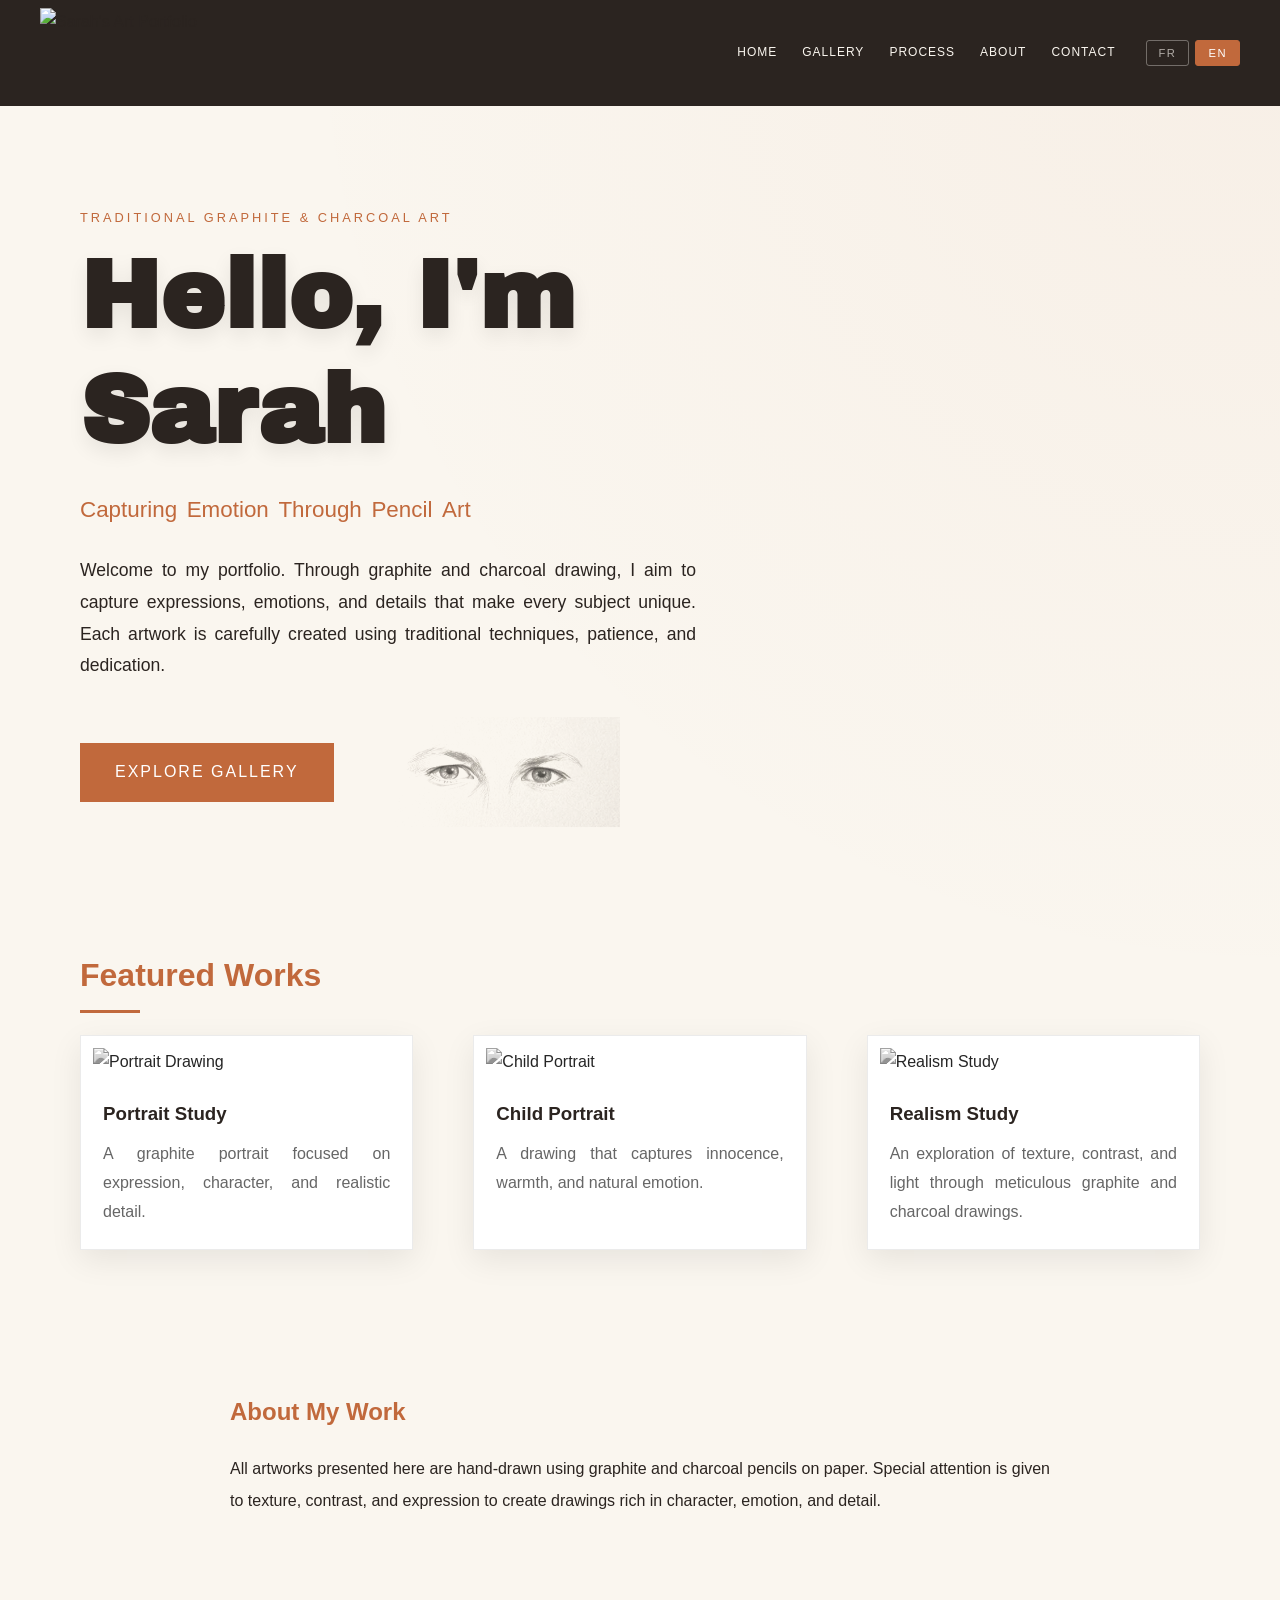
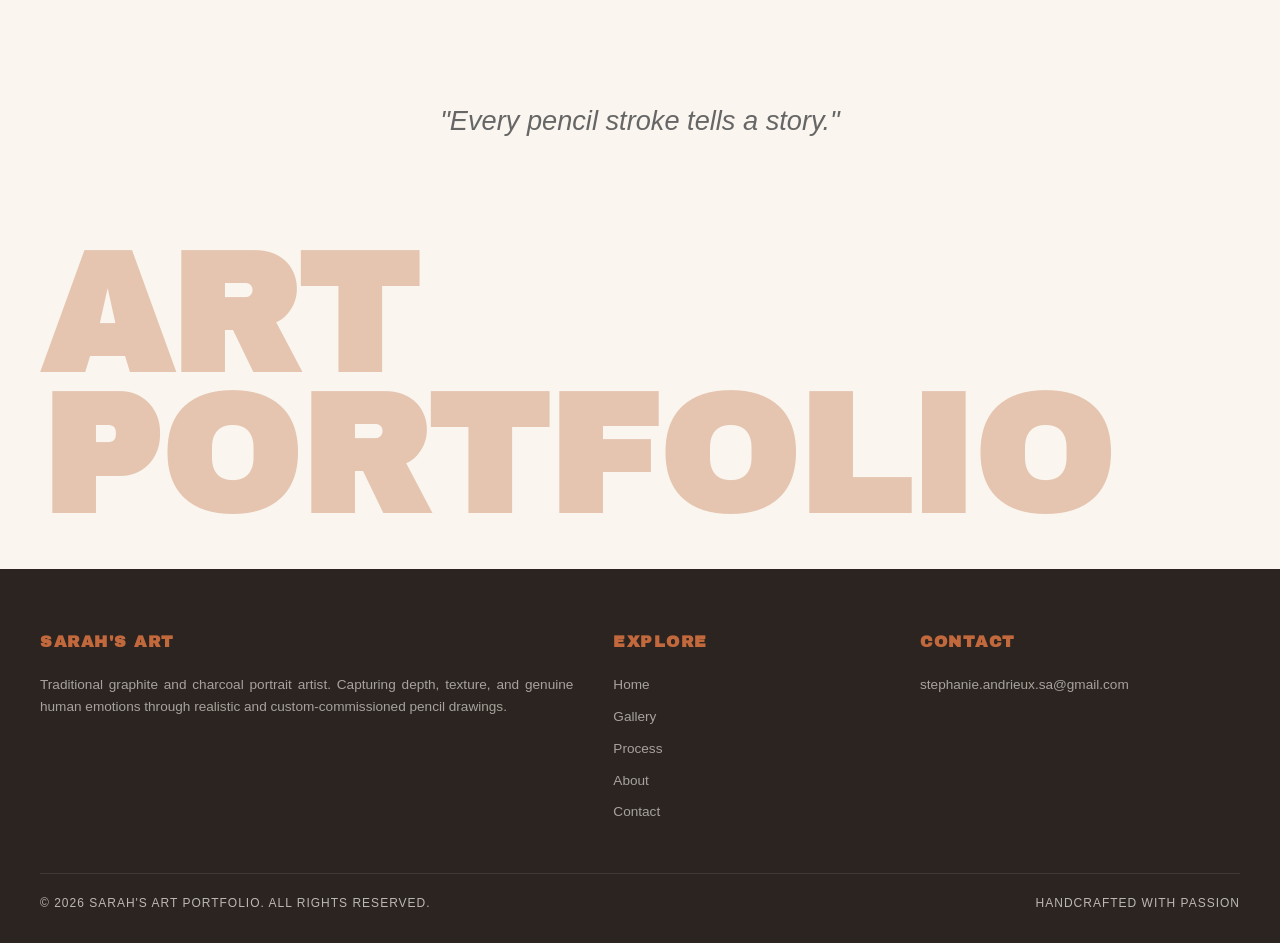
==== commit 13174723: "Add files via upload" ====
--- a/index.html
+++ b/index.html
@@ -31,7 +31,7 @@
         #faf6ef;
       color: #2b2420;
       line-height: 1.8;
-      overflow-x: hidden; /* Empêche le défilement horizontal sur tous les écrans */
+      overflow-x: hidden;
     }
 
         /* =========================
@@ -50,7 +50,7 @@
         }
 
         .logo-img {
-        height: clamp(50px, 15vw, 90px); /* Taille responsive du logo */
+        height: clamp(50px, 15vw, 90px);
         max-width: 100%;
     }
 
@@ -150,19 +150,16 @@
             transition: filter 0.5s ease, color 0.5s ease;
         }
 
-        /* blurred words */
         .focus-word.blurred {
             filter: blur(5px);
             color: #999;
         }
 
-        /* focused word */
         .focus-word.focused {
             filter: blur(0px);
             color: #c1693c;
         }
 
-        /* corner brackets on focused word */
         .focus-word.focused::before,
         .focus-word.focused::after {
             content: "";
@@ -241,63 +238,48 @@
             box-shadow: 0 15px 30px rgba(193, 105, 60, 0.35);
         }
 
-.btn-eyes-row {
-    display: flex;
-    align-items: center;
-    gap: 40px;
-}
-
-.eyes-hero {
-    width: 40%;
-    max-width: 500px;
-    min-width: 150px;
-    opacity: 0.85;
-    mix-blend-mode: multiply;
-    flex-shrink: 0;
-    will-change: transform;
-}
-
-.eyes-hero {
-    display: block;
-    width: 70%;
-    max-width: 300px;
-}
-
-.hero-content {
-    max-width: 100%;
-}
-/* caché sur mobile pour ne pas écraser le texte */
-    }
-
-    .hero {
-        flex-direction: column !important;
-    }
-}
-/* =========================
+        .btn-eyes-row {
+            display: flex;
+            align-items: center;
+            gap: 40px;
+        }
+
+        .eyes-hero {
+            width: 40%;
+            max-width: 500px;
+            min-width: 150px;
+            opacity: 0.85;
+            mix-blend-mode: multiply;
+            flex-shrink: 0;
+            will-change: transform;
+        }
+
+        /* =========================
    EYES DIVIDER
 ========================= */
 
-.eyes-divider {
-    width: 100%;
-    display: flex;
-    justify-content: center;
-    align-items: center;
-    padding: 20px 0 40px;
-    overflow: hidden;
-}
-
-.eyes-img {
-    width: clamp(200px, 40%, 500px);
-    opacity: 0.75;
-    mix-blend-mode: multiply;
-    filter: contrast(1.2);
-    transition: opacity 0.5s ease, transform 0.5s ease;
-}
-
-.eyes-img:hover {
-    opacity: 1;
-    transform: scale(1.02);
-}
+        .eyes-divider {
+            width: 100%;
+            display: flex;
+            justify-content: center;
+            align-items: center;
+            padding: 20px 0 40px;
+            overflow: hidden;
+        }
+
+        .eyes-img {
+            width: clamp(200px, 40%, 500px);
+            opacity: 0.75;
+            mix-blend-mode: multiply;
+            filter: contrast(1.2);
+            transition: opacity 0.5s ease, transform 0.5s ease;
+        }
+
+        .eyes-img:hover {
+            opacity: 1;
+            transform: scale(1.02);
+        }
+
         /* =========================
    FEATURED WORKS
 ========================= */
@@ -432,7 +414,6 @@
             overflow: hidden;
         }
 
-
         .big-tagline h2 {
             font-family: 'Archivo Black', sans-serif;
             font-size: clamp(3rem, 13vw, 12rem);
@@ -445,14 +426,6 @@
         .big-tagline:hover h2 {
             letter-spacing: 10px;
         }
-
-        .big-tagline:hover h2 {
-            letter-spacing: 10px;
-        }
-
-        /* =========================
-   FOOTER
-========================= */
 
         /* =========================
    FOOTER
@@ -529,76 +502,57 @@
 ========================= */
 
         @keyframes fadeUp {
-            from {
-                opacity: 0;
-                transform: translateY(40px);
-            }
-
-            to {
-                opacity: 1;
-                transform: translateY(0);
-            }
+            from { opacity: 0; transform: translateY(40px); }
+            to { opacity: 1; transform: translateY(0); }
         }
 
         @keyframes floatText {
-            0% {
-                transform: translateY(0);
-            }
-
-            50% {
-                transform: translateY(-12px);
-            }
-
-            100% {
-                transform: translateY(0);
-            }
+            0% { transform: translateY(0); }
+            50% { transform: translateY(-12px); }
+            100% { transform: translateY(0); }
         }
 
         @keyframes typing {
-            from {
-                width: 0;
-            }
-
-            to {
+            from { width: 0; }
+            to { width: 100%; }
+        }
+
+        @keyframes blink {
+            50% { border-color: transparent; }
+        }
+
+        @keyframes slideUp {
+            to { opacity: 1; transform: translateY(0); }
+        }
+
+        @keyframes fadeIn {
+            to { opacity: 1; }
+        }
+
+        /* =========================
+   MOBILE 768px
+========================= */
+
+        @media (max-width:768px) {
+
+            .btn-eyes-row {
+                flex-direction: column;
+                align-items: center;
+                gap: 20px;
                 width: 100%;
             }
-        }
-
-        @keyframes blink {
-            50% {
-                border-color: transparent;
-            }
-        }
-
-        @keyframes slideUp {
-            to {
-                opacity: 1;
-                transform: translateY(0);
-            }
-        }
-
-        @keyframes fadeIn {
-            to {
-                opacity: 1;
-            }
-        }
-
-        /* =========================
-   MOBILE
-========================= */
-
-        @media (max-width:768px) {
-.eyes-hero {
-    display: block;
-    width: 70%;
-    max-width: 260px;
-    margin: 20px 0 0 0;
-}
-.btn-eyes-row {
-    flex-direction: column;
-    align-items: flex-start;
-    gap: 20px;
-}
+
+            .btn-gallery {
+                text-align: center;
+            }
+
+            .eyes-hero {
+                display: block;
+                width: 70%;
+                max-width: 260px;
+                margin: 0 auto;
+            }
+
             nav {
                 flex-direction: column;
                 gap: 15px;
@@ -623,15 +577,20 @@
             }
 
             .hero {
+                flex-direction: column;
                 padding: 60px 20px;
             }
 
-.hero h1 {
-    font-size: clamp(1.3rem, 7vw, 3rem);
-    white-space: normal;
-    line-height: 1.15;
-    word-break: keep-all;
-}
+            .hero-content {
+                max-width: 100%;
+            }
+
+            .hero h1 {
+                font-size: clamp(1.3rem, 7vw, 3rem);
+                white-space: normal;
+                line-height: 1.15;
+                word-break: keep-all;
+            }
 
             .intro {
                 font-size: clamp(0.45rem, 3vw, 0.8rem);
@@ -677,6 +636,10 @@
             }
         }
 
+        /* =========================
+   MOBILE 480px
+========================= */
+
         @media (max-width:480px) {
 
             .hero h1 {
@@ -696,8 +659,6 @@
                 font-size: 1.5rem;
             }
 
-
-
             .featured-grid {
                 grid-template-columns: 1fr;
             }
@@ -715,13 +676,13 @@
         <img src="Images/Logo.png" alt="Sarah's Art Portfolio" class="logo-img">
 
         <div class="nav-right">
-<div class="nav-links">
-    <a href="index.html" data-i18n="nav.home">Home</a>
-    <a href="art.html" data-i18n="nav.gallery">Gallery</a>
-    <a href="process.html" data-i18n="nav.process">Process</a>
-    <a href="about.html" data-i18n="nav.about">About</a>
-    <a href="contact.html" data-i18n="nav.contact">Contact</a>
-</div>
+            <div class="nav-links">
+                <a href="index.html" data-i18n="nav.home">Home</a>
+                <a href="art.html" data-i18n="nav.gallery">Gallery</a>
+                <a href="process.html" data-i18n="nav.process">Process</a>
+                <a href="about.html" data-i18n="nav.about">About</a>
+                <a href="contact.html" data-i18n="nav.contact">Contact</a>
+            </div>
             <div class="lang-switcher" role="group" data-i18n-attr="aria-label:lang.label">
                 <button type="button" class="lang-btn" data-lang="fr" aria-pressed="false">FR</button>
                 <button type="button" class="lang-btn" data-lang="en" aria-pressed="false">EN</button>
@@ -731,36 +692,36 @@
 
     <section class="hero">
 
-    <div class="hero-content">
-        <p class="intro" data-i18n="index.intro">Traditional Graphite & Charcoal Art</p>
-
-        <h1 data-i18n="index.title">Hello, I'm Sarah</h1>
-
-        <div class="true-focus-wrapper" id="trueFocus">
-            <span class="focus-word">Capturing</span>
-            <span class="focus-word">Emotion</span>
-            <span class="focus-word">Through</span>
-            <span class="focus-word">Pencil</span>
-            <span class="focus-word">Art</span>
+        <div class="hero-content">
+            <p class="intro" data-i18n="index.intro">Traditional Graphite & Charcoal Art</p>
+
+            <h1 data-i18n="index.title">Hello, I'm Sarah</h1>
+
+            <div class="true-focus-wrapper" id="trueFocus">
+                <span class="focus-word">Capturing</span>
+                <span class="focus-word">Emotion</span>
+                <span class="focus-word">Through</span>
+                <span class="focus-word">Pencil</span>
+                <span class="focus-word">Art</span>
+            </div>
+
+            <p class="hero-text" data-i18n="index.hero">
+                Welcome to my portfolio. Through graphite and charcoal drawing, I aim to capture
+                expressions, emotions, and details that make every subject unique.
+                Each artwork is carefully created using traditional techniques, patience, and dedication.
+            </p>
+
+            <div class="btn-eyes-row">
+                <a href="art.html" class="btn-gallery" data-i18n="index.cta">
+                    Explore Gallery
+                </a>
+                <img src="Images/eyes.png" alt="Eyes Study" class="eyes-hero">
+            </div>
         </div>
 
-        <p class="hero-text" data-i18n="index.hero">
-            Welcome to my portfolio. Through graphite and charcoal drawing, I aim to capture
-            expressions, emotions, and details that make every subject unique.
-            Each artwork is carefully created using traditional techniques, patience, and dedication.
-        </p>
-
-<div class="btn-eyes-row">
-            <a href="art.html" class="btn-gallery" data-i18n="index.cta">
-                Explore Gallery
-            </a>
-            <img src="Images/eyes.png" alt="Eyes Study" class="eyes-hero">
-        </div>
-    </div>
-
     </section>
 
-      <section class="featured">
+    <section class="featured">
 
         <h2 class="section-title" data-i18n="index.featured">Featured Works</h2>
 
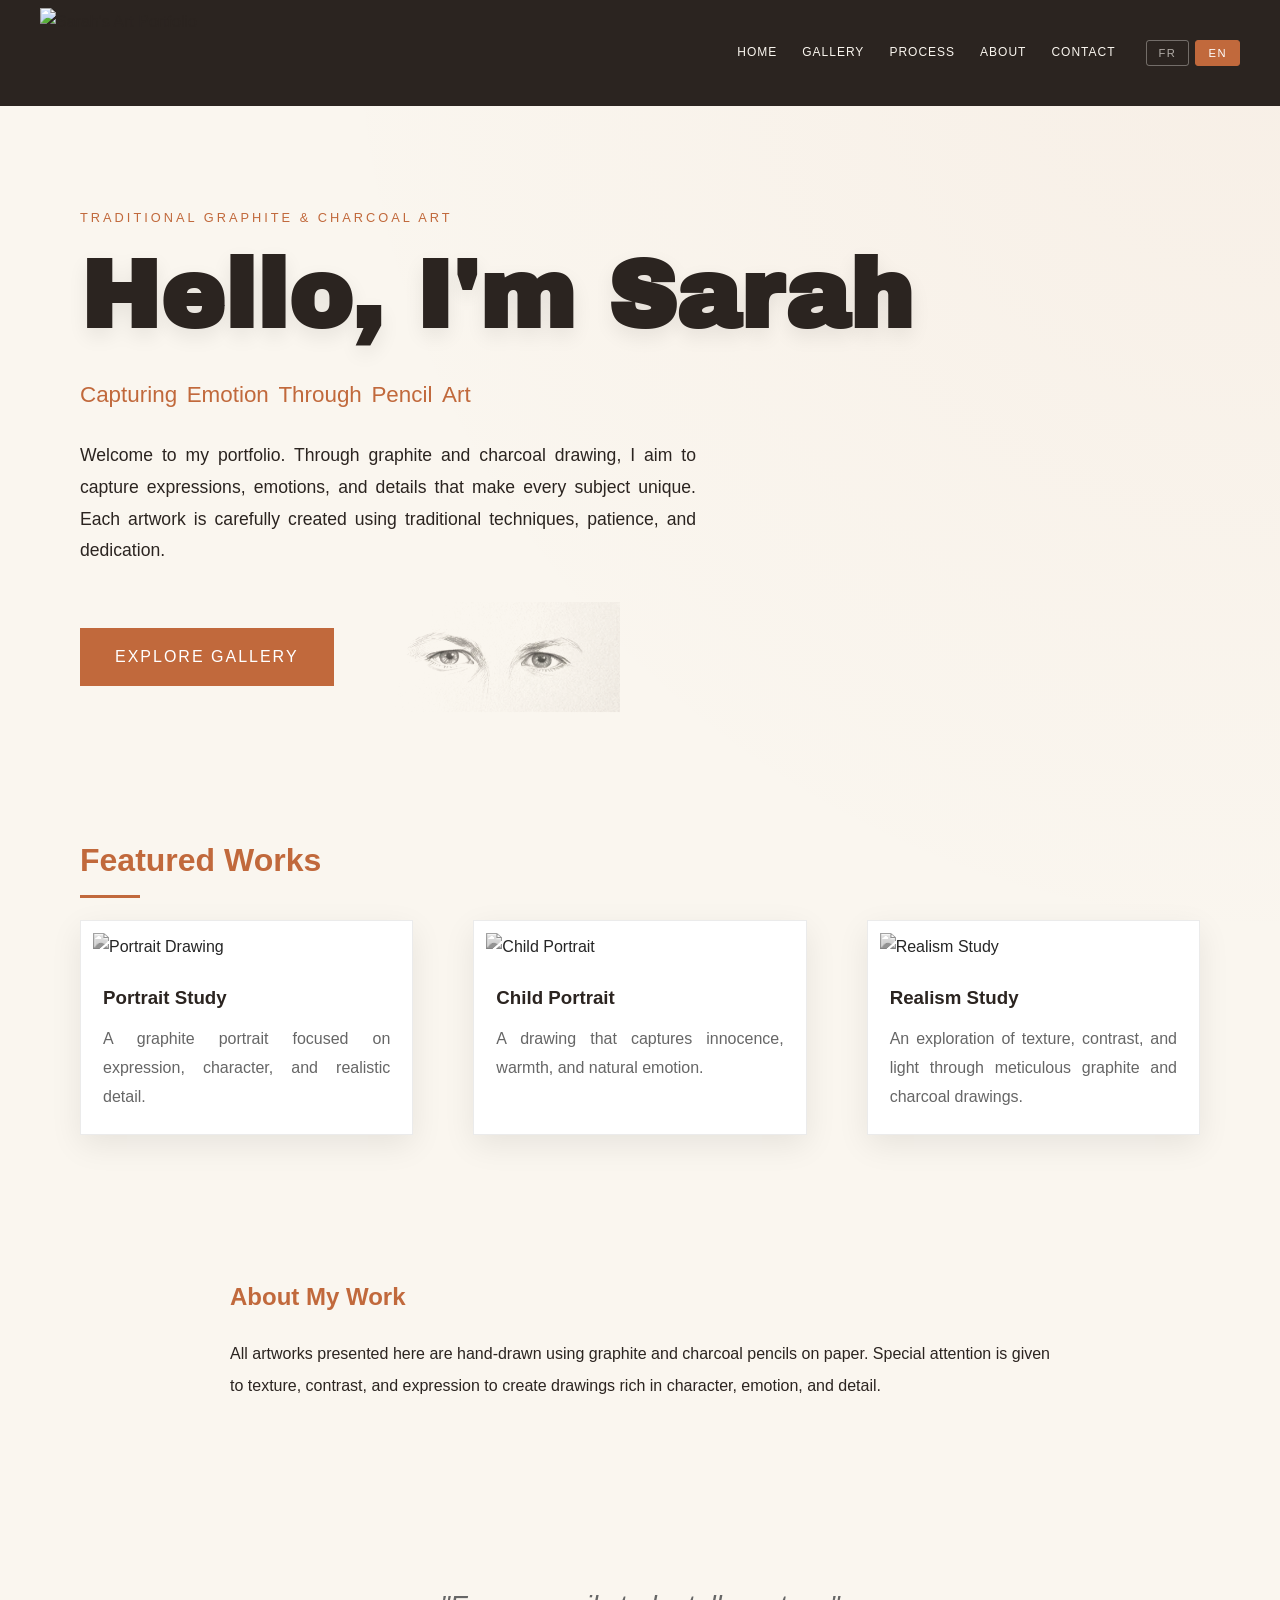
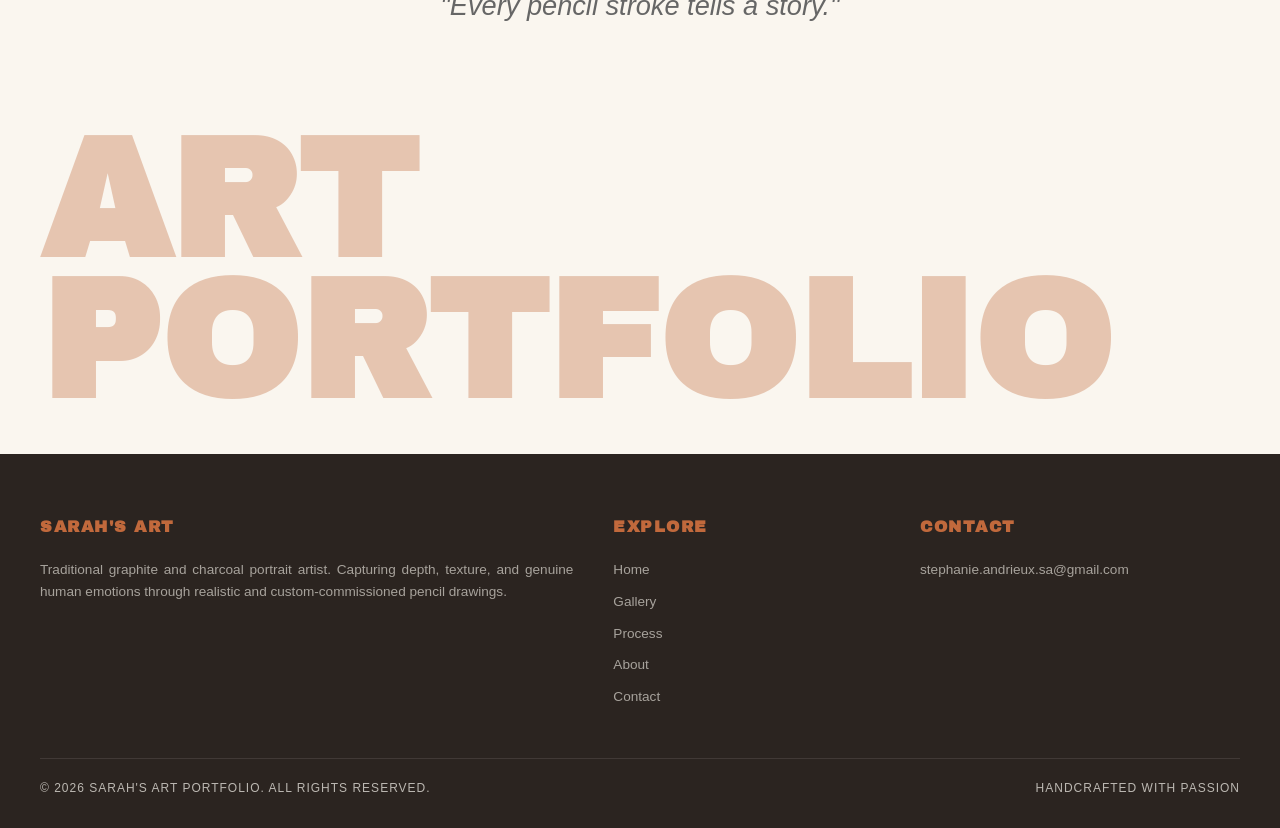
==== commit 479368ed: "Add files via upload" ====
--- a/index.html
+++ b/index.html
@@ -115,7 +115,7 @@
             margin-bottom: 15px;
             padding-bottom: 0.06em;
             text-shadow: 0 8px 20px rgba(0, 0, 0, 0.08);
-            white-space: normal;
+            white-space: nowrap;
             overflow: visible;
             max-width: 100%;
             opacity: 0;
@@ -537,20 +537,16 @@
 
             .btn-eyes-row {
                 flex-direction: column;
-                align-items: center;
+                align-items: flex-start;
                 gap: 20px;
                 width: 100%;
-            }
-
-            .btn-gallery {
-                text-align: center;
             }
 
             .eyes-hero {
                 display: block;
                 width: 70%;
                 max-width: 260px;
-                margin: 0 auto;
+                margin: 0;
             }
 
             nav {
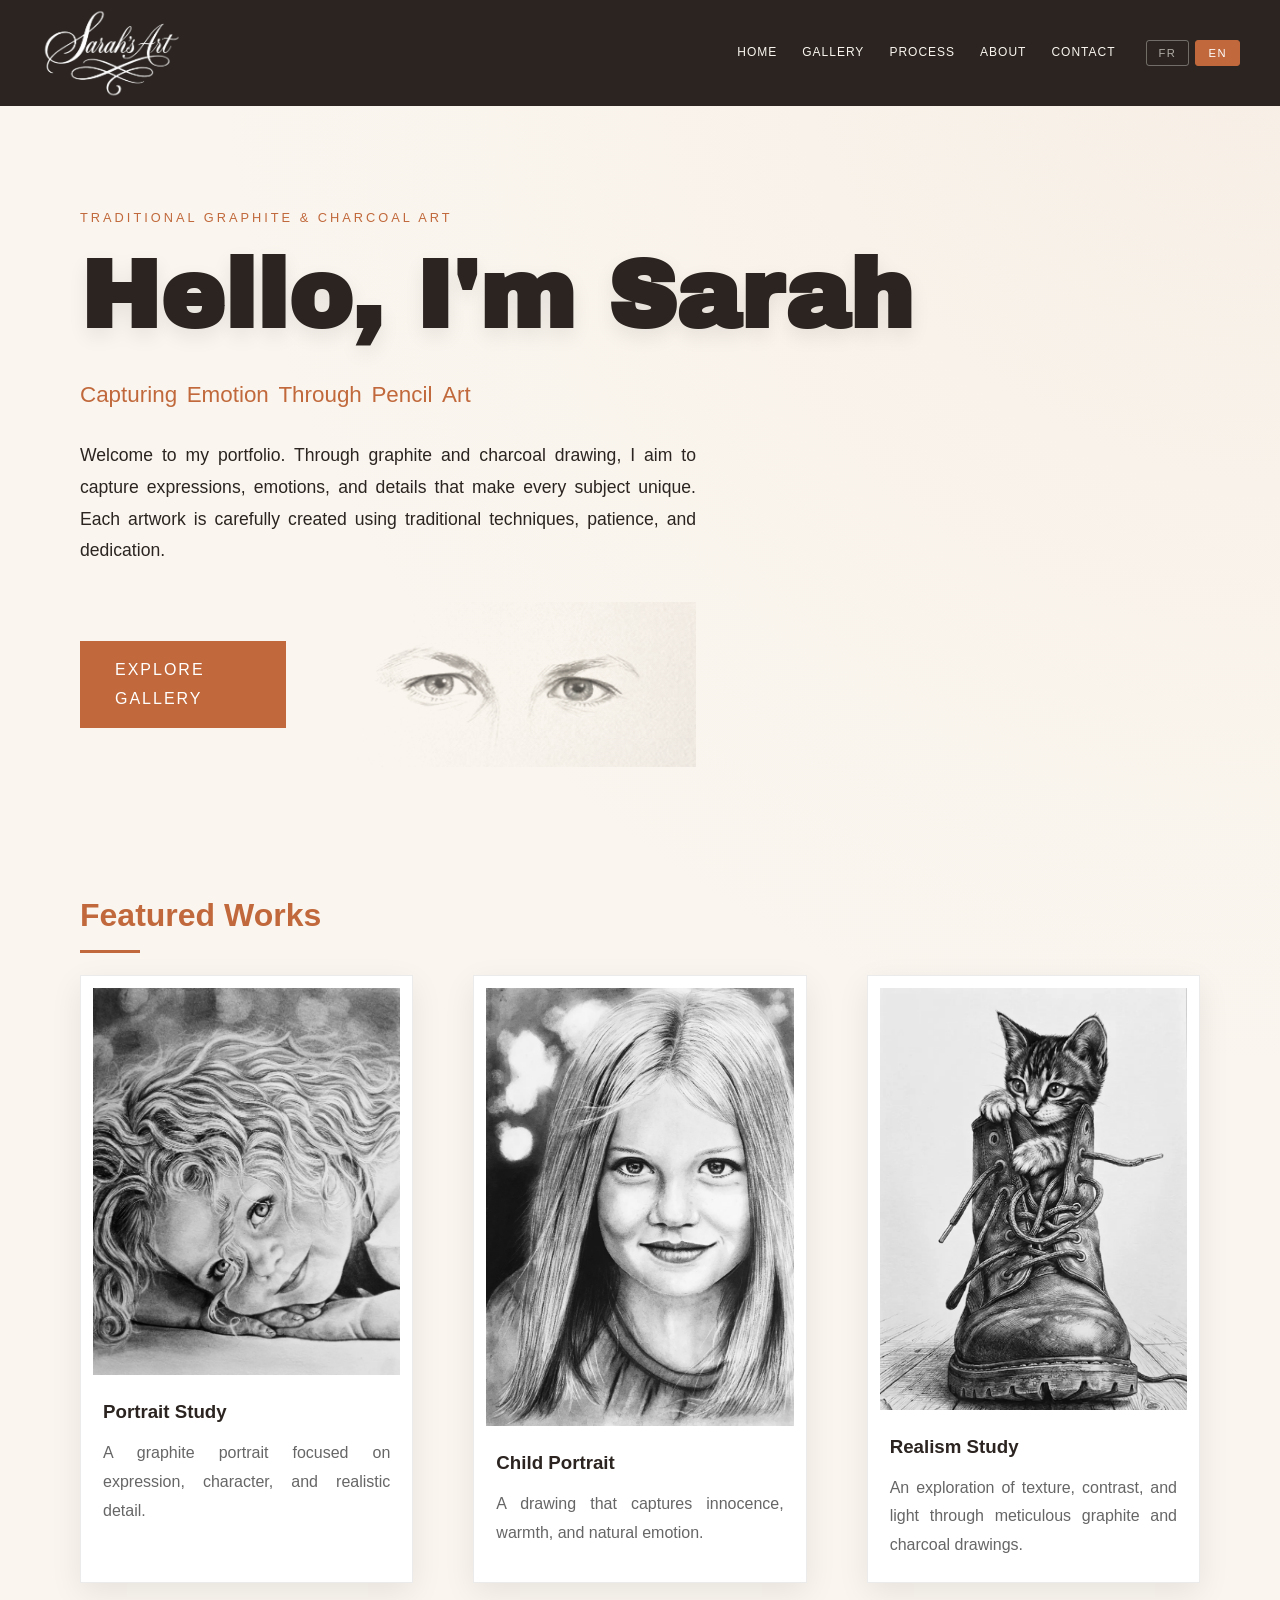
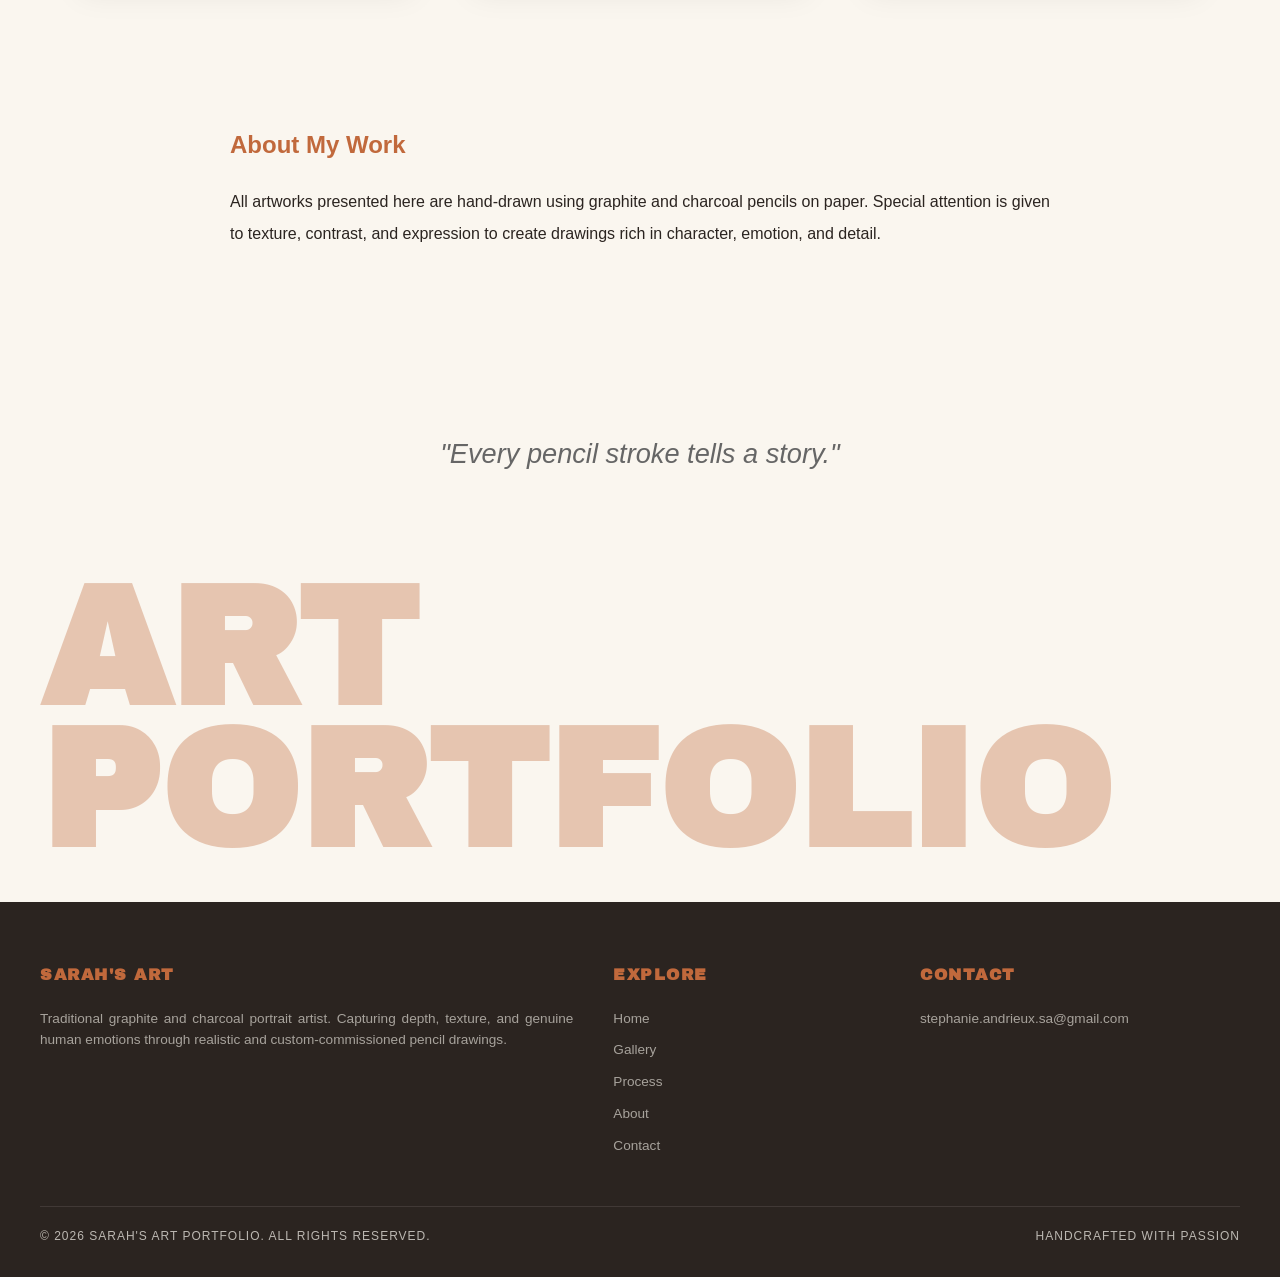
==== commit 60516b2c: "Add files via upload" ====
--- a/index.html
+++ b/index.html
@@ -245,8 +245,8 @@
         }
 
         .eyes-hero {
-            width: 40%;
-            max-width: 500px;
+            width: 60%;
+            max-width: 800px;
             min-width: 150px;
             opacity: 0.85;
             mix-blend-mode: multiply;
@@ -535,19 +535,20 @@
 
         @media (max-width:768px) {
 
-            .btn-eyes-row {
-                flex-direction: column;
-                align-items: flex-start;
-                gap: 20px;
-                width: 100%;
-            }
-
-            .eyes-hero {
-                display: block;
-                width: 70%;
-                max-width: 260px;
-                margin: 0;
-            }
+.btn-eyes-row {
+    flex-direction: column;
+    align-items: stretch;
+    gap: 20px;
+    width: 70%;
+    max-width: 260px;
+}
+
+.eyes-hero {
+    display: block;
+    width: 100%;
+    max-width: 100%;
+    margin: 0;
+}
 
             nav {
                 flex-direction: column;
@@ -649,8 +650,9 @@
             .btn-gallery {
                 padding: 12px 28px;
                 font-size: 0.85rem;
-            }
-
+                display: block;
+                text-align: center;
+            }
             .section-title {
                 font-size: 1.5rem;
             }
@@ -669,7 +671,7 @@
 <body>
 
     <nav>
-        <img src="Images/Logo.png" alt="Sarah's Art Portfolio" class="logo-img">
+        <img src="Images/Logo.webp" alt="Sarah's Art Portfolio" class="logo-img">
 
         <div class="nav-right">
             <div class="nav-links">
@@ -711,7 +713,7 @@
                 <a href="art.html" class="btn-gallery" data-i18n="index.cta">
                     Explore Gallery
                 </a>
-                <img src="Images/eyes.png" alt="Eyes Study" class="eyes-hero">
+                <img src="Images/eyes.webp" alt="Eyes Study" class="eyes-hero">
             </div>
         </div>
 
@@ -724,7 +726,7 @@
         <div class="featured-grid">
 
             <div class="art-card">
-                <img src="Images/Dessin1.jpg" alt="Portrait Drawing">
+                <img src="Images/Dessin1.webp" alt="Portrait Drawing">
                 <div class="art-card-content">
                     <h3 data-i18n="index.card1Title">Portrait Study</h3>
                     <p data-i18n="index.card1Desc">A graphite portrait focused on expression, character, and realistic detail.</p>
@@ -732,7 +734,7 @@
             </div>
 
             <div class="art-card">
-                <img src="Images/Dessin2.jpg" alt="Child Portrait">
+                <img src="Images/Dessin2.webp" alt="Child Portrait">
                 <div class="art-card-content">
                     <h3 data-i18n="index.card2Title">Child Portrait</h3>
                     <p data-i18n="index.card2Desc">A drawing that captures innocence, warmth, and natural emotion.</p>
@@ -740,7 +742,7 @@
             </div>
 
             <div class="art-card">
-                <img src="Images/Dessin3.jpg" alt="Realism Study">
+                <img src="Images/Dessin3.webp" alt="Realism Study">
                 <div class="art-card-content">
                     <h3 data-i18n="index.card3Title">Realism Study</h3>
                     <p data-i18n="index.card3Desc">An exploration of texture, contrast, and light through meticulous graphite and charcoal drawings.</p>
--- a/language.css
+++ b/language.css
@@ -1,75 +1,75 @@
-/* Language switcher — visible on all pages */
-.lang-switcher {
-  display: flex;
-  align-items: center;
-  gap: 6px;
-  margin-left: 20px;
-}
-
-.lang-btn {
-  background: transparent;
-  border: 1px solid rgba(250, 246, 239, 0.35);
-  color: rgba(250, 246, 239, 0.65);
-  font-family: 'Arial', sans-serif;
-  font-size: 0.7rem;
-  letter-spacing: 1.5px;
-  text-transform: uppercase;
-  padding: 6px 12px;
-  cursor: pointer;
-  border-radius: 3px;
-  transition: background 0.3s ease, color 0.3s ease, border-color 0.3s ease;
-}
-
-.lang-btn:hover {
-  color: #faf6ef;
-  border-color: #c1693c;
-}
-
-.lang-btn.active {
-  background: #c1693c;
-  border-color: #c1693c;
-  color: #fff;
-}
-
-.lang-sep {
-  display: none;
-}
-
-nav {
-  flex-wrap: wrap;
-  gap: 10px;
-}
-
-.nav-right {
-  display: flex;
-  align-items: center;
-  flex-wrap: wrap;
-  gap: 10px;
-}
-
-.nav-links {
-  display: flex;
-  align-items: center;
-  flex-wrap: wrap;
-}
-
-@media (max-width: 768px) {
-  .nav-right {
-    flex-direction: column;
-    align-items: center;
-    gap: 15px;
-  }
-
-  .lang-switcher {
-    margin-left: 0;
-  }
-
-  .nav-links {
-    justify-content: center;
-    gap: 20px;
-  }
-
-  .nav-links a {
-    margin-left: 0;
-  }
-}
+/* Language switcher — visible on all pages */
+.lang-switcher {
+  display: flex;
+  align-items: center;
+  gap: 6px;
+  margin-left: 20px;
+}
+
+.lang-btn {
+  background: transparent;
+  border: 1px solid rgba(250, 246, 239, 0.35);
+  color: rgba(250, 246, 239, 0.65);
+  font-family: 'Arial', sans-serif;
+  font-size: 0.7rem;
+  letter-spacing: 1.5px;
+  text-transform: uppercase;
+  padding: 6px 12px;
+  cursor: pointer;
+  border-radius: 3px;
+  transition: background 0.3s ease, color 0.3s ease, border-color 0.3s ease;
+}
+
+.lang-btn:hover {
+  color: #faf6ef;
+  border-color: #c1693c;
+}
+
+.lang-btn.active {
+  background: #c1693c;
+  border-color: #c1693c;
+  color: #fff;
+}
+
+.lang-sep {
+  display: none;
+}
+
+nav {
+  flex-wrap: wrap;
+  gap: 10px;
+}
+
+.nav-right {
+  display: flex;
+  align-items: center;
+  flex-wrap: wrap;
+  gap: 10px;
+}
+
+.nav-links {
+  display: flex;
+  align-items: center;
+  flex-wrap: wrap;
+}
+
+@media (max-width: 768px) {
+  .nav-right {
+    flex-direction: column;
+    align-items: center;
+    gap: 15px;
+  }
+
+  .lang-switcher {
+    margin-left: 0;
+  }
+
+  .nav-links {
+    justify-content: center;
+    gap: 20px;
+  }
+
+  .nav-links a {
+    margin-left: 0;
+  }
+}
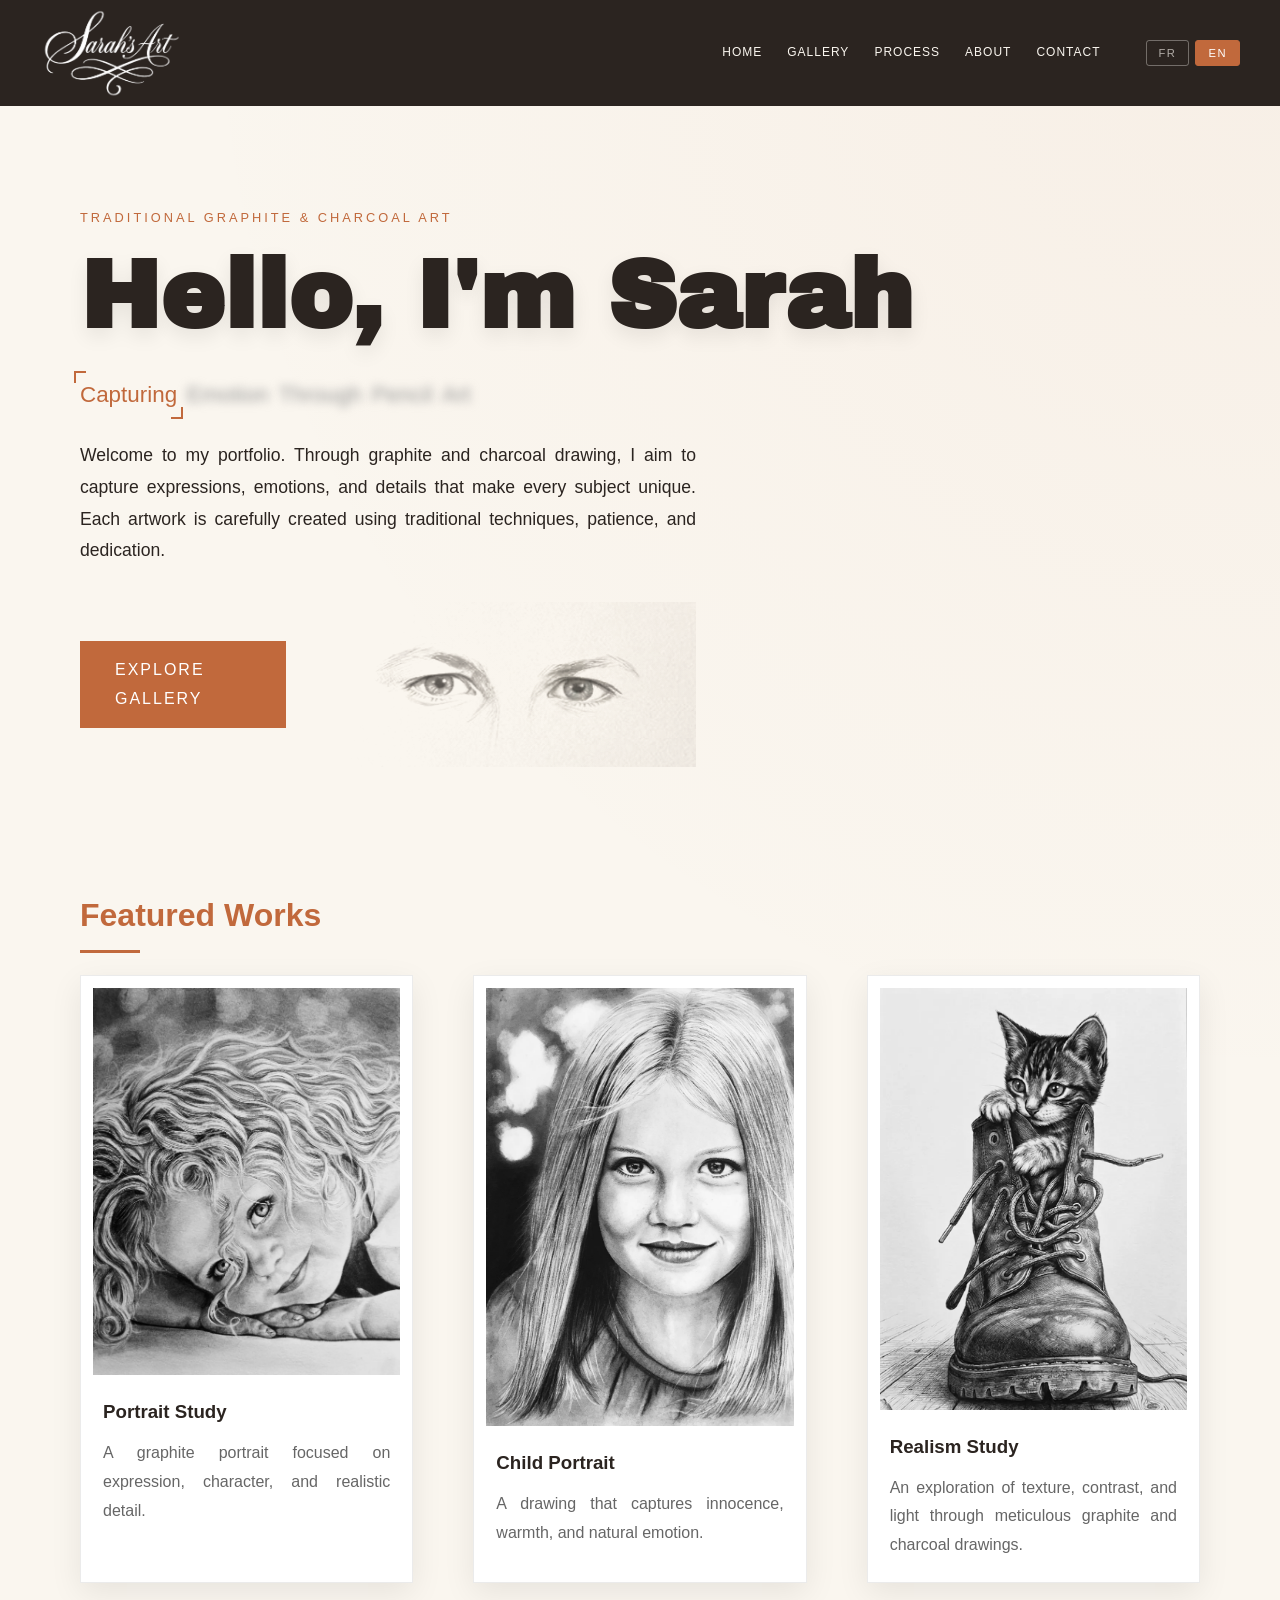
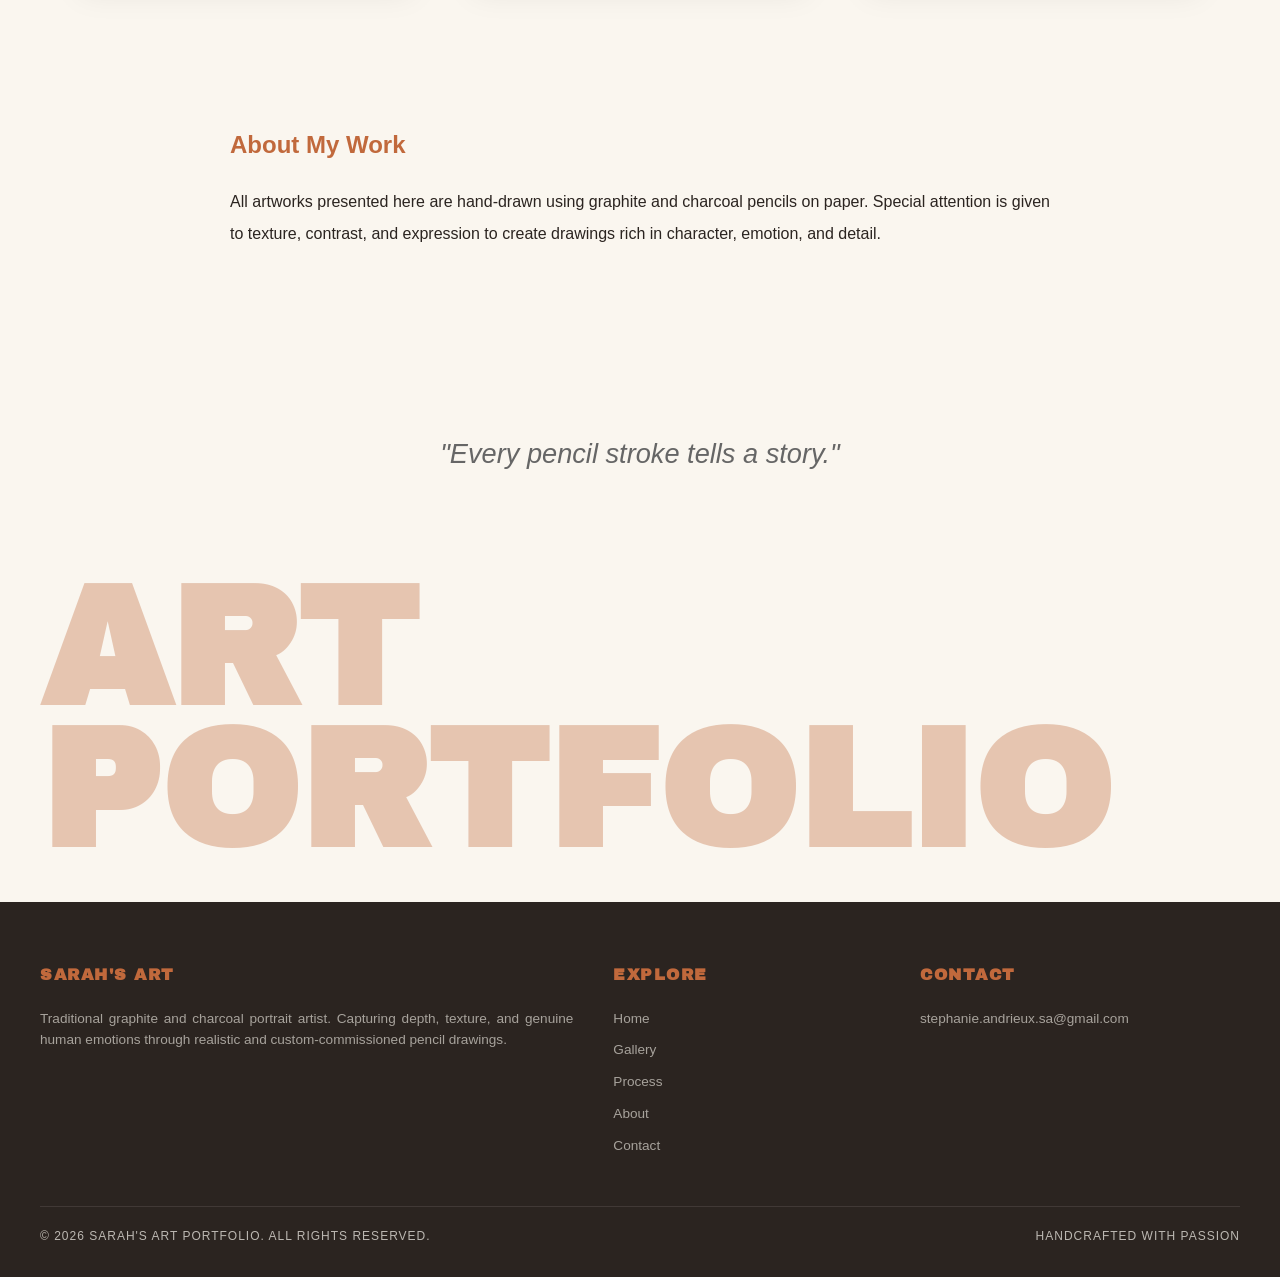
==== commit 3b77ef9f: "Add files via upload" ====
--- a/index.html
+++ b/index.html
@@ -8,6 +8,25 @@
     <meta name="description"
         content="Explore Sarah's graphite art portfolio, featuring realistic drawings, child portraits, and custom pencil art commissions.">
 
+    <script>(function(){var l;try{l=localStorage.getItem('sarah-art-lang');}catch(e){}if(l!=='en'&&l!=='fr'){l=(navigator.language||'').slice(0,2)==='fr'?'fr':'en';}document.documentElement.lang=l;})();</script>
+
+    <link rel="icon" type="image/webp" href="Images/Logo.webp">
+    <link rel="canonical" href="https://stephanie-andrieux.github.io/gallery/index.html">
+
+    <meta property="og:type" content="website">
+    <meta property="og:site_name" content="Sarah's Art Portfolio">
+    <meta property="og:title" content="Sarah's Art Portfolio">
+    <meta property="og:description" content="Explore Sarah's graphite art portfolio, featuring realistic drawings, child portraits, and custom pencil art commissions.">
+    <meta property="og:url" content="https://stephanie-andrieux.github.io/gallery/index.html">
+    <meta property="og:image" content="https://stephanie-andrieux.github.io/gallery/Images/Dessin1.webp">
+    <meta property="og:locale" content="en_US">
+    <meta property="og:locale:alternate" content="fr_FR">
+
+    <meta name="twitter:card" content="summary_large_image">
+    <meta name="twitter:title" content="Sarah's Art Portfolio">
+    <meta name="twitter:description" content="Explore Sarah's graphite art portfolio, featuring realistic drawings, child portraits, and custom pencil art commissions.">
+    <meta name="twitter:image" content="https://stephanie-andrieux.github.io/gallery/Images/Dessin1.webp">
+
     <link href="https://fonts.googleapis.com/css2?family=Archivo+Black&display=swap" rel="stylesheet">
     <link rel="stylesheet" href="language.css">
 
@@ -23,20 +42,20 @@
         }
 
         body {
-      font-family: 'Arial', sans-serif;
-      background:
-        radial-gradient(circle at top right,
-          rgba(193, 105, 60, 0.05),
-          transparent 35%),
-        #faf6ef;
-      color: #2b2420;
-      line-height: 1.8;
-      overflow-x: hidden;
-    }
-
-        /* =========================
-   NAVIGATION
-========================= */
+            font-family: 'Arial', sans-serif;
+            background:
+                radial-gradient(circle at top right,
+                    rgba(193, 105, 60, 0.05),
+                    transparent 35%),
+                #faf6ef;
+            color: #2b2420;
+            line-height: 1.8;
+            overflow-x: hidden;
+        }
+
+        /* =========================
+           NAVIGATION
+        ========================= */
 
         nav {
             display: flex;
@@ -50,11 +69,25 @@
         }
 
         .logo-img {
-        height: clamp(50px, 15vw, 90px);
-        max-width: 100%;
-    }
-
-        nav a {
+            height: clamp(50px, 15vw, 90px);
+            max-width: 100%;
+        }
+
+        /* --- Desktop : liens visibles, hamburger caché --- */
+
+        /* Groupe droite : liens + lang-switcher alignés ensemble */
+        .nav-right {
+            display: flex;
+            align-items: center;
+            gap: 25px;
+        }
+
+        .nav-links {
+            display: flex;
+            align-items: center;
+        }
+
+        .nav-links a {
             color: #faf6ef;
             text-decoration: none;
             margin-left: 25px;
@@ -64,7 +97,7 @@
             position: relative;
         }
 
-        nav a::after {
+        .nav-links a::after {
             content: "";
             position: absolute;
             left: 0;
@@ -75,30 +108,35 @@
             transition: 0.3s;
         }
 
-        nav a:hover::after {
+        .nav-links a:hover::after {
             width: 100%;
         }
 
-        /* =========================
-   HERO
-========================= */
-
-.hero {
-    max-width: 1200px;
-    margin: auto;
-    padding: 100px 40px 80px;
-    animation: fadeUp 1s ease;
-    display: flex;
-    align-items: center;
-    justify-content: space-between;
-    gap: 40px;
-}
-
-.hero-content {
-    flex: 1;
-    min-width: 0;
-    max-width: 55%;
-}
+        /* Hamburger caché sur desktop */
+        .hamburger {
+            display: none;
+        }
+
+        /* =========================
+           HERO
+        ========================= */
+
+        .hero {
+            max-width: 1200px;
+            margin: auto;
+            padding: 100px 40px 80px;
+            animation: fadeUp 1s ease;
+            display: flex;
+            align-items: center;
+            justify-content: space-between;
+            gap: 40px;
+        }
+
+        .hero-content {
+            flex: 1;
+            min-width: 0;
+            max-width: 55%;
+        }
 
         .intro {
             color: #c1693c;
@@ -124,21 +162,21 @@
         }
 
         /* =========================
-   TRUE FOCUS — subtitle
-========================= */
-
-        .true-focus-wrapper {
-            display: flex;
-            gap: 0.6rem;
-            align-items: center;
-            flex-wrap: wrap;
-            margin-bottom: 25px;
-
-            opacity: 0;
-            transform: translateY(30px);
-            animation: slideUp 1s ease forwards;
-            animation-delay: 2.3s;
-        }
+           TRUE FOCUS — subtitle
+        ========================= */
+
+.true-focus-wrapper {
+    display: flex;
+    gap: 0.6rem;
+    align-items: center;
+    flex-wrap: wrap;
+    margin-bottom: 25px;
+
+    opacity: 0;
+    transform: translateY(30px);
+    animation: slideUp 0.9s ease forwards;
+    animation-delay: 0.9s;
+}
 
         .focus-word {
             position: relative;
@@ -184,19 +222,18 @@
         }
 
         /* =========================
-   HERO TEXT & BTN
-========================= */
+           HERO TEXT & BTN
+        ========================= */
 
         .hero-text {
             max-width: 700px;
             font-size: 1.1rem;
             margin-bottom: 35px;
             text-align: justify;
-
             opacity: 0;
             transform: translateY(30px);
             animation: slideUp 1s ease forwards;
-            animation-delay: 2.8s;
+            animation-delay: 1.5s;
         }
 
         .btn-gallery {
@@ -208,11 +245,9 @@
             text-transform: uppercase;
             letter-spacing: 2px;
             transition: 0.4s;
-
             opacity: 0;
             animation: fadeIn 1s ease forwards;
-            animation-delay: 3.2s;
-
+            animation-delay: 2s;
             position: relative;
             overflow: hidden;
         }
@@ -255,8 +290,8 @@
         }
 
         /* =========================
-   EYES DIVIDER
-========================= */
+           EYES DIVIDER
+        ========================= */
 
         .eyes-divider {
             width: 100%;
@@ -281,8 +316,8 @@
         }
 
         /* =========================
-   FEATURED WORKS
-========================= */
+           FEATURED WORKS
+        ========================= */
 
         .featured {
             max-width: 1200px;
@@ -326,9 +361,7 @@
             border: 1px solid rgba(0, 0, 0, 0.08);
             box-shadow: 0 10px 30px rgba(0, 0, 0, 0.08);
             overflow: hidden;
-            transition:
-                transform .5s ease,
-                box-shadow .5s ease;
+            transition: transform .5s ease, box-shadow .5s ease;
         }
 
         .art-card:hover {
@@ -341,9 +374,7 @@
             height: auto;
             display: block;
             filter: grayscale(100%);
-            transition:
-                transform .8s ease,
-                filter .8s ease;
+            transition: transform .8s ease, filter .8s ease;
         }
 
         .art-card:hover img {
@@ -365,8 +396,8 @@
         }
 
         /* =========================
-   ABOUT
-========================= */
+           ABOUT
+        ========================= */
 
         .about-preview {
             max-width: 900px;
@@ -387,8 +418,8 @@
         }
 
         /* =========================
-   QUOTE
-========================= */
+           QUOTE
+        ========================= */
 
         .quote {
             text-align: center;
@@ -406,8 +437,8 @@
         }
 
         /* =========================
-   BIG TAGLINE
-========================= */
+           BIG TAGLINE
+        ========================= */
 
         .big-tagline {
             padding: 20px 40px 40px;
@@ -428,8 +459,8 @@
         }
 
         /* =========================
-   FOOTER
-========================= */
+           FOOTER
+        ========================= */
 
         footer {
             background: #2b2420;
@@ -498,23 +529,23 @@
         }
 
         /* =========================
-   ANIMATIONS
-========================= */
+           ANIMATIONS
+        ========================= */
 
         @keyframes fadeUp {
             from { opacity: 0; transform: translateY(40px); }
-            to { opacity: 1; transform: translateY(0); }
+            to   { opacity: 1; transform: translateY(0); }
         }
 
         @keyframes floatText {
-            0% { transform: translateY(0); }
-            50% { transform: translateY(-12px); }
+            0%   { transform: translateY(0); }
+            50%  { transform: translateY(-12px); }
             100% { transform: translateY(0); }
         }
 
         @keyframes typing {
             from { width: 0; }
-            to { width: 100%; }
+            to   { width: 100%; }
         }
 
         @keyframes blink {
@@ -530,47 +561,102 @@
         }
 
         /* =========================
-   MOBILE 768px
-========================= */
-
-        @media (max-width:768px) {
-
-.btn-eyes-row {
-    flex-direction: column;
-    align-items: stretch;
-    gap: 20px;
-    width: 70%;
-    max-width: 260px;
-}
-
-.eyes-hero {
-    display: block;
-    width: 100%;
-    max-width: 100%;
-    margin: 0;
-}
-
+           MOBILE 768px
+        ========================= */
+
+        @media (max-width: 768px) {
+
+            /* Nav mobile : logo à gauche, FR|EN + hamburger à droite */
             nav {
+                padding: 8px 20px;
+                position: sticky;
+                align-items: center;
+            }
+
+            .nav-right {
+                gap: 12px;
+            }
+
+            /* Liens cachés par défaut sur mobile — dropdown absolu */
+            .nav-links {
+                display: none;
                 flex-direction: column;
-                gap: 15px;
-                padding: 20px;
-            }
-
-            .nav-right {
-                flex-direction: column;
-                align-items: center;
-                gap: 15px;
-            }
-
-            .nav-links {
+                position: absolute;
+                top: 100%;
+                left: 0;
+                right: 0;
+                background: #2b2420;
+                border-top: 2px solid #c1693c;
+                padding: 8px 0 14px;
+                gap: 0;
+                z-index: 999;
+            }
+
+            .nav-links.open {
                 display: flex;
-                flex-wrap: wrap;
-                justify-content: center;
-                gap: 20px;
             }
 
             .nav-links a {
                 margin-left: 0;
+                padding: 11px 20px;
+                font-size: 0.8rem;
+                transition: color 0.3s, background 0.3s;
+            }
+
+            .nav-links a:hover {
+                color: #c1693c;
+                background: rgba(193, 105, 60, 0.08);
+            }
+
+            .nav-links a::after {
+                display: none;
+            }
+
+            /* Bouton hamburger visible sur mobile */
+            .hamburger {
+                display: flex;
+                flex-direction: column;
+                justify-content: center;
+                gap: 5px;
+                background: none;
+                border: none;
+                cursor: pointer;
+                padding: 6px;
+            }
+
+            .hamburger span {
+                display: block;
+                width: 22px;
+                height: 2px;
+                background: #faf6ef;
+                transition: transform 0.3s ease, opacity 0.3s ease;
+            }
+
+            /* Animation hamburger → X */
+            .hamburger.open span:nth-child(1) {
+                transform: translateY(7px) rotate(45deg);
+            }
+            .hamburger.open span:nth-child(2) {
+                opacity: 0;
+            }
+            .hamburger.open span:nth-child(3) {
+                transform: translateY(-7px) rotate(-45deg);
+            }
+
+            /* Hero */
+            .btn-eyes-row {
+                flex-direction: column;
+                align-items: stretch;
+                gap: 20px;
+                width: 70%;
+                max-width: 260px;
+            }
+
+            .eyes-hero {
+                display: block;
+                width: 100%;
+                max-width: 100%;
+                margin: 0;
             }
 
             .hero {
@@ -634,10 +720,10 @@
         }
 
         /* =========================
-   MOBILE 480px
-========================= */
-
-        @media (max-width:480px) {
+           MOBILE 480px
+        ========================= */
+
+        @media (max-width: 480px) {
 
             .hero h1 {
                 font-size: clamp(1.1rem, 4.8vw, 3rem);
@@ -653,6 +739,7 @@
                 display: block;
                 text-align: center;
             }
+
             .section-title {
                 font-size: 1.5rem;
             }
@@ -674,7 +761,7 @@
         <img src="Images/Logo.webp" alt="Sarah's Art Portfolio" class="logo-img">
 
         <div class="nav-right">
-            <div class="nav-links">
+            <div class="nav-links" id="navLinks">
                 <a href="index.html" data-i18n="nav.home">Home</a>
                 <a href="art.html" data-i18n="nav.gallery">Gallery</a>
                 <a href="process.html" data-i18n="nav.process">Process</a>
@@ -685,6 +772,11 @@
                 <button type="button" class="lang-btn" data-lang="fr" aria-pressed="false">FR</button>
                 <button type="button" class="lang-btn" data-lang="en" aria-pressed="false">EN</button>
             </div>
+            <button class="hamburger" id="hamburger" aria-label="Menu" aria-expanded="false">
+                <span></span>
+                <span></span>
+                <span></span>
+            </button>
         </div>
     </nav>
 
@@ -810,6 +902,38 @@
     </footer>
 
     <script src="language.js"></script>
+
+    <script>
+        /* ---- Hamburger mobile ---- */
+        (function () {
+            var hamburger = document.getElementById('hamburger');
+            var navLinks  = document.getElementById('navLinks');
+            if (!hamburger || !navLinks) return;
+
+            hamburger.addEventListener('click', function () {
+                var isOpen = navLinks.classList.toggle('open');
+                hamburger.classList.toggle('open', isOpen);
+                hamburger.setAttribute('aria-expanded', String(isOpen));
+            });
+
+            document.addEventListener('click', function (e) {
+                if (!hamburger.contains(e.target) && !navLinks.contains(e.target)) {
+                    navLinks.classList.remove('open');
+                    hamburger.classList.remove('open');
+                    hamburger.setAttribute('aria-expanded', 'false');
+                }
+            });
+
+            navLinks.querySelectorAll('a').forEach(function (a) {
+                a.addEventListener('click', function () {
+                    navLinks.classList.remove('open');
+                    hamburger.classList.remove('open');
+                    hamburger.setAttribute('aria-expanded', 'false');
+                });
+            });
+        })();
+    </script>
+
     <script>
         (function () {
             function fitHeroTitle() {
@@ -831,14 +955,14 @@
             document.addEventListener('languageChanged', fitHeroTitle);
             document.addEventListener('DOMContentLoaded', fitHeroTitle);
 
-            // ✨ EFFET PARALLAXE SUR LES YEUX (desktop uniquement)
+            /* Parallaxe yeux (desktop uniquement) */
             document.addEventListener('DOMContentLoaded', function () {
                 var eyesHero = document.querySelector('.eyes-hero');
                 if (eyesHero && window.innerWidth > 768) {
                     document.addEventListener('mousemove', function (e) {
-                        var x = (e.clientX / window.innerWidth - 0.5) * 18;
+                        var x = (e.clientX / window.innerWidth  - 0.5) * 18;
                         var y = (e.clientY / window.innerHeight - 0.5) * 8;
-                        eyesHero.style.transform = 'translate(' + x + 'px, ' + y + 'px)';
+                        eyesHero.style.transform  = 'translate(' + x + 'px, ' + y + 'px)';
                         eyesHero.style.transition = 'transform 0.4s ease-out';
                     });
                     document.addEventListener('mouseleave', function () {
@@ -847,8 +971,8 @@
                 }
             });
 
-            const INIT_DELAY = 2400;
-            const INTERVAL = 1200;
+            const INIT_DELAY = 900;
+            const INTERVAL   = 1200;
             let focusInterval = null;
 
             function startTrueFocus() {
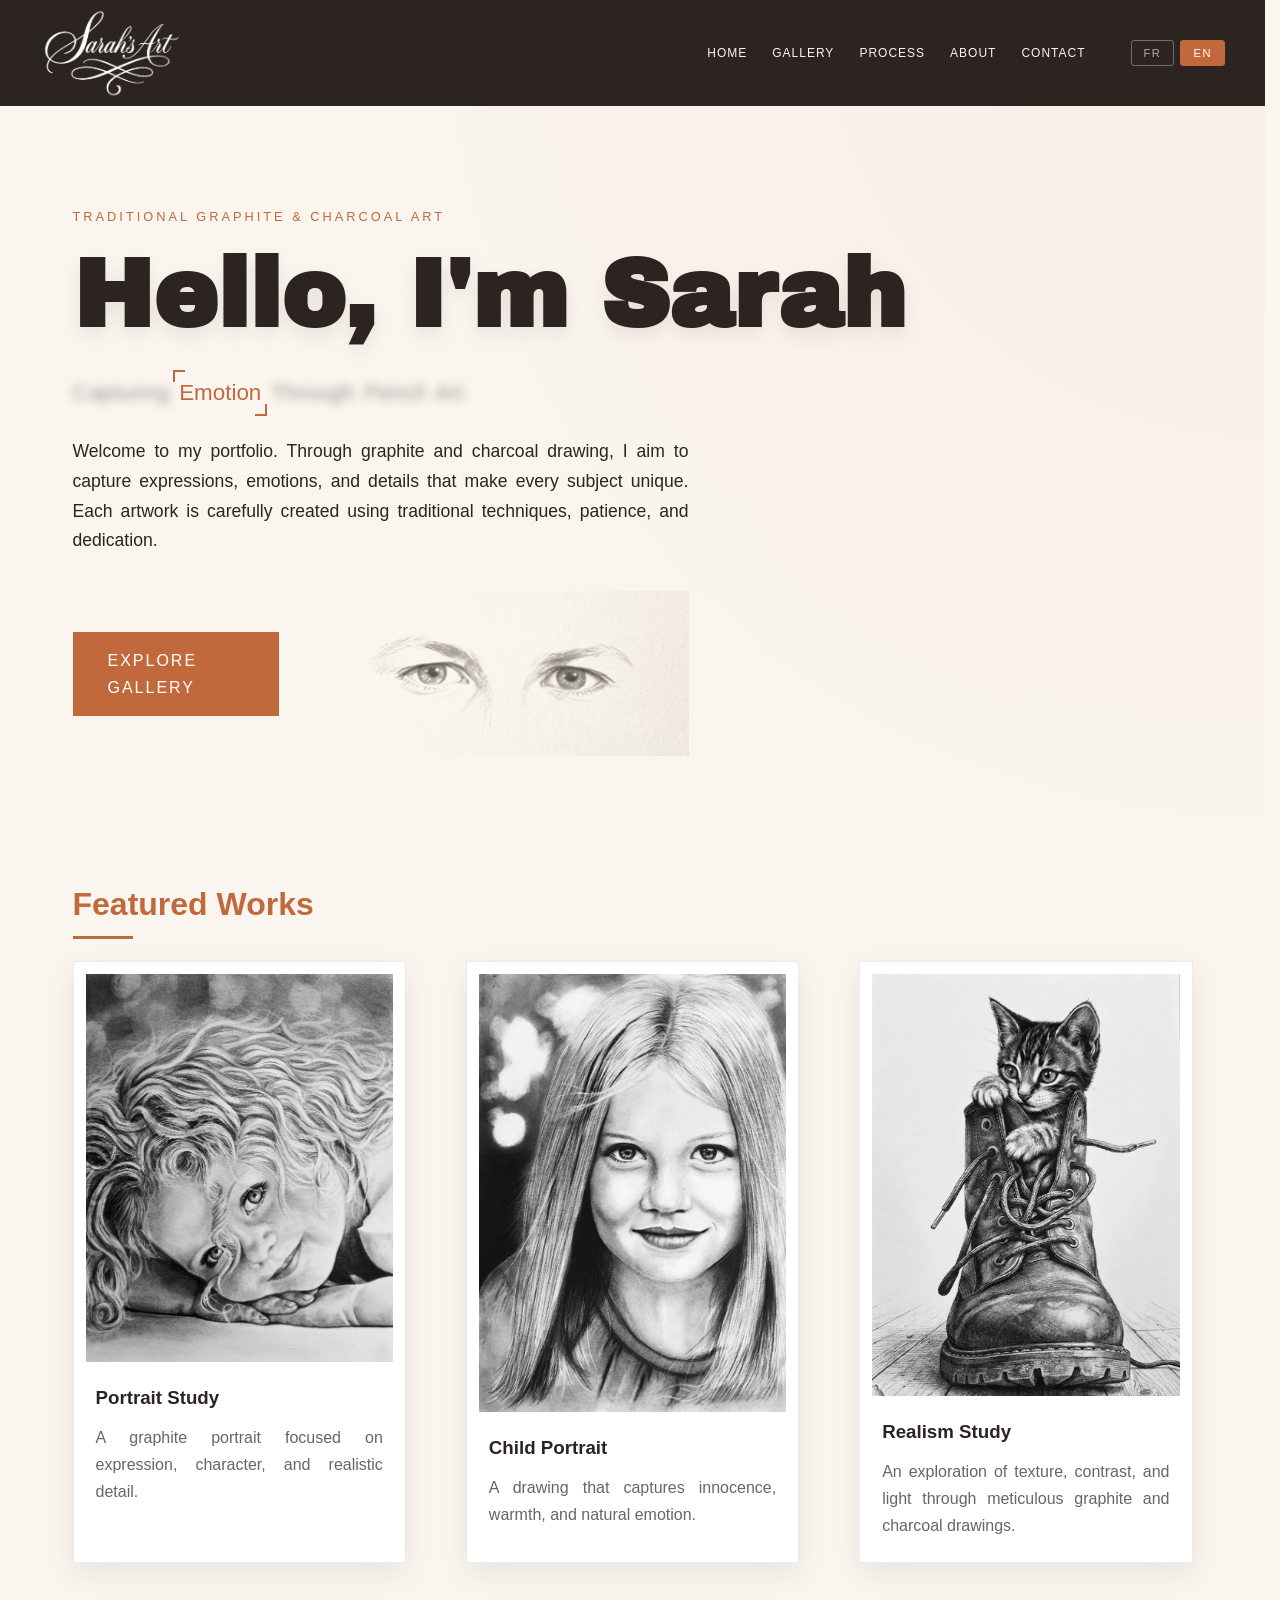
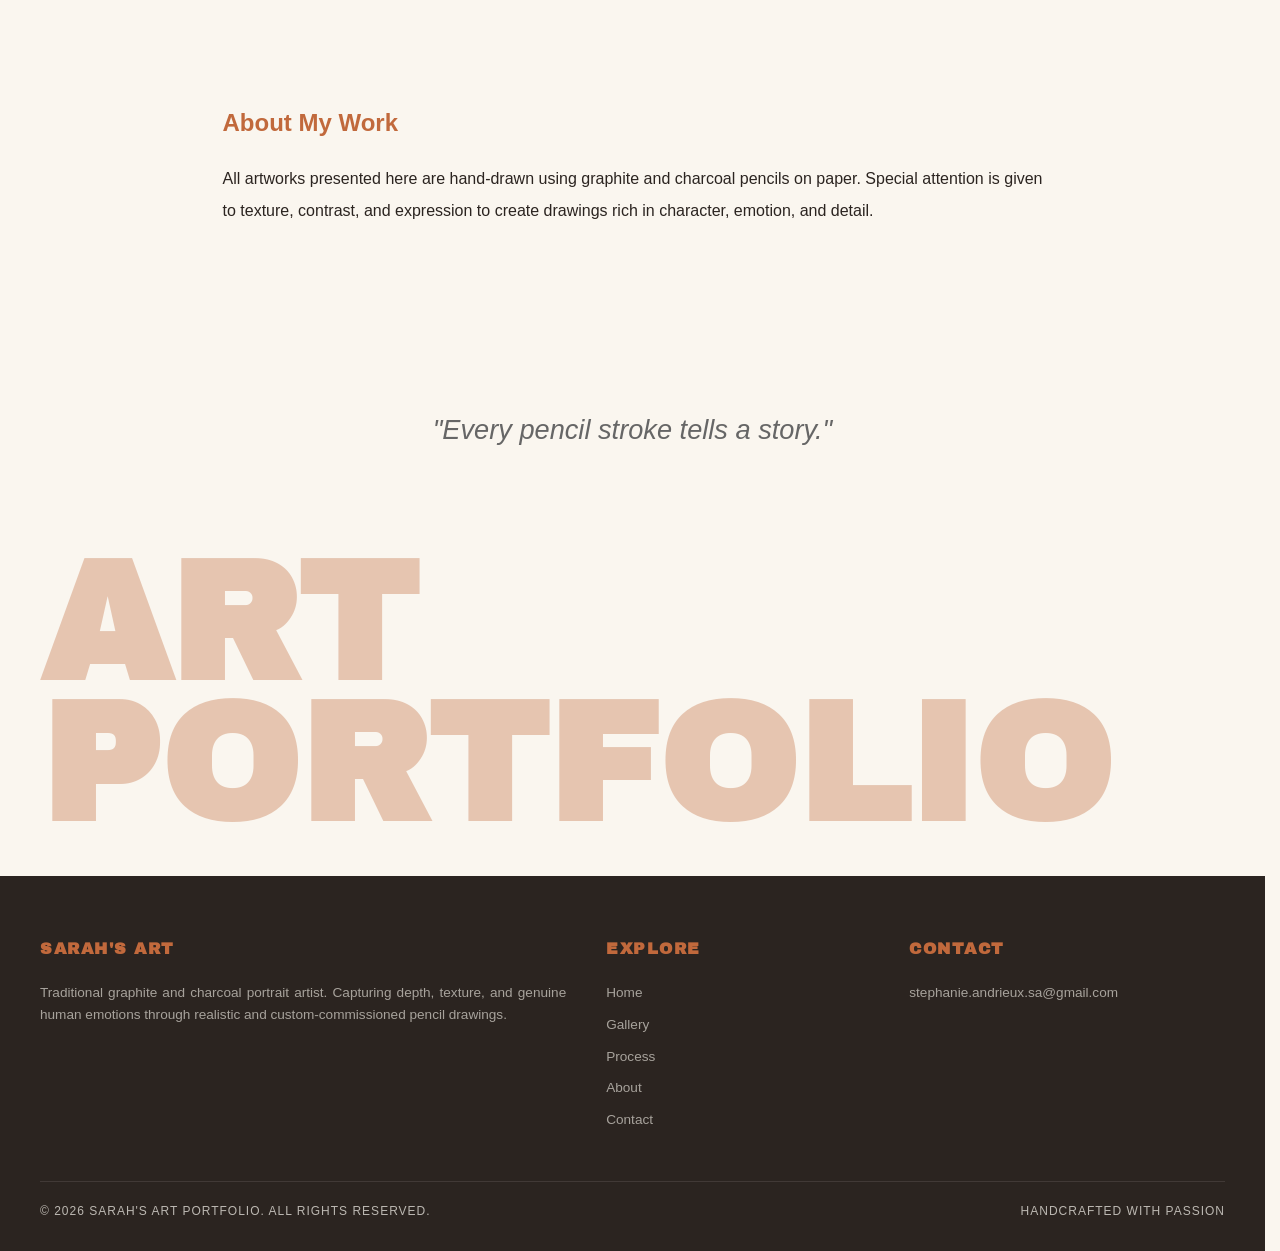
==== commit b438ad33: "Add files via upload" ====
--- a/index.html
+++ b/index.html
@@ -49,7 +49,7 @@
                     transparent 35%),
                 #faf6ef;
             color: #2b2420;
-            line-height: 1.8;
+            line-height: 1.7;
             overflow-x: hidden;
         }
 
@@ -62,7 +62,7 @@
             justify-content: space-between;
             align-items: center;
             padding: 8px 40px;
-            background: #2b2420;
+            background-color: #2b2420;
             position: sticky;
             top: 0;
             z-index: 1000;
@@ -73,9 +73,6 @@
             max-width: 100%;
         }
 
-        /* --- Desktop : liens visibles, hamburger caché --- */
-
-        /* Groupe droite : liens + lang-switcher alignés ensemble */
         .nav-right {
             display: flex;
             align-items: center;
@@ -85,6 +82,15 @@
         .nav-links {
             display: flex;
             align-items: center;
+        }
+
+        .lang-switcher {
+            display: flex;
+            align-items: center;
+            align-self: center;
+            gap: 6px;
+            margin-left: 20px;
+            height: 100%;
         }
 
         .nav-links a {
@@ -112,7 +118,10 @@
             width: 100%;
         }
 
-        /* Hamburger caché sur desktop */
+        .lang-switcher-menu {
+            display: none;
+        }
+
         .hamburger {
             display: none;
         }
@@ -125,9 +134,9 @@
             max-width: 1200px;
             margin: auto;
             padding: 100px 40px 80px;
-            animation: fadeUp 1s ease;
+            animation: fadeIn 0.8s ease;
             display: flex;
-            align-items: center;
+            align-items: flex-start;
             justify-content: space-between;
             gap: 40px;
         }
@@ -144,8 +153,12 @@
             letter-spacing: 3px;
             font-size: 0.8rem;
             margin-bottom: 10px;
-        }
-
+
+            opacity:0;
+            animation:fadeIn .8s ease forwards;
+            animation-delay:0s;
+        }
+      
         .hero h1 {
             font-family: 'Archivo Black', sans-serif;
             font-size: clamp(1.35rem, 5.8vw, 6rem);
@@ -157,26 +170,20 @@
             overflow: visible;
             max-width: 100%;
             opacity: 0;
-            animation: fadeUp 1s ease forwards;
-            animation-delay: 0.3s;
-        }
-
-        /* =========================
-           TRUE FOCUS — subtitle
-        ========================= */
-
-.true-focus-wrapper {
-    display: flex;
-    gap: 0.6rem;
-    align-items: center;
-    flex-wrap: wrap;
-    margin-bottom: 25px;
-
-    opacity: 0;
-    transform: translateY(30px);
-    animation: slideUp 0.9s ease forwards;
-    animation-delay: 0.9s;
-}
+            animation: fadeIn 0.8s ease forwards;
+            animation-delay: 0.6s;
+        }
+
+        .true-focus-wrapper {
+            display: flex;
+            gap: 0.6rem;
+            align-items: center;
+            flex-wrap: wrap;
+            margin-bottom: 25px;
+            opacity: 0;
+            animation: fadeIn 0.8s ease forwards;
+            animation-delay: 1.2s;
+        }
 
         .focus-word {
             position: relative;
@@ -221,19 +228,14 @@
             border-width: 0 2px 2px 0;
         }
 
-        /* =========================
-           HERO TEXT & BTN
-        ========================= */
-
         .hero-text {
             max-width: 700px;
             font-size: 1.1rem;
             margin-bottom: 35px;
             text-align: justify;
             opacity: 0;
-            transform: translateY(30px);
-            animation: slideUp 1s ease forwards;
-            animation-delay: 1.5s;
+            animation: fadeIn 0.8s ease forwards;
+            animation-delay: 1.8s;
         }
 
         .btn-gallery {
@@ -247,7 +249,7 @@
             transition: 0.4s;
             opacity: 0;
             animation: fadeIn 1s ease forwards;
-            animation-delay: 2s;
+            animation-delay: 2.5s;
             position: relative;
             overflow: hidden;
         }
@@ -290,32 +292,6 @@
         }
 
         /* =========================
-           EYES DIVIDER
-        ========================= */
-
-        .eyes-divider {
-            width: 100%;
-            display: flex;
-            justify-content: center;
-            align-items: center;
-            padding: 20px 0 40px;
-            overflow: hidden;
-        }
-
-        .eyes-img {
-            width: clamp(200px, 40%, 500px);
-            opacity: 0.75;
-            mix-blend-mode: multiply;
-            filter: contrast(1.2);
-            transition: opacity 0.5s ease, transform 0.5s ease;
-        }
-
-        .eyes-img:hover {
-            opacity: 1;
-            transform: scale(1.02);
-        }
-
-        /* =========================
            FEATURED WORKS
         ========================= */
 
@@ -417,10 +393,6 @@
             margin-bottom: 20px;
         }
 
-        /* =========================
-           QUOTE
-        ========================= */
-
         .quote {
             text-align: center;
             padding: 80px 30px;
@@ -435,10 +407,6 @@
             transform: scale(1.03);
             letter-spacing: 1px;
         }
-
-        /* =========================
-           BIG TAGLINE
-        ========================= */
 
         .big-tagline {
             padding: 20px 40px 40px;
@@ -543,19 +511,6 @@
             100% { transform: translateY(0); }
         }
 
-        @keyframes typing {
-            from { width: 0; }
-            to   { width: 100%; }
-        }
-
-        @keyframes blink {
-            50% { border-color: transparent; }
-        }
-
-        @keyframes slideUp {
-            to { opacity: 1; transform: translateY(0); }
-        }
-
         @keyframes fadeIn {
             to { opacity: 1; }
         }
@@ -566,10 +521,8 @@
 
         @media (max-width: 768px) {
 
-            /* Nav mobile : logo à gauche, FR|EN + hamburger à droite */
             nav {
                 padding: 8px 20px;
-                position: sticky;
                 align-items: center;
             }
 
@@ -577,7 +530,18 @@
                 gap: 12px;
             }
 
-            /* Liens cachés par défaut sur mobile — dropdown absolu */
+            .lang-switcher {
+                display: none;
+            }
+
+            .lang-switcher-menu {
+                display: flex;
+                justify-content: center;
+                align-items: center;
+                gap: 10px;
+                padding: 14px 0 8px;
+            }
+
             .nav-links {
                 display: none;
                 flex-direction: column;
@@ -612,7 +576,6 @@
                 display: none;
             }
 
-            /* Bouton hamburger visible sur mobile */
             .hamburger {
                 display: flex;
                 flex-direction: column;
@@ -632,7 +595,6 @@
                 transition: transform 0.3s ease, opacity 0.3s ease;
             }
 
-            /* Animation hamburger → X */
             .hamburger.open span:nth-child(1) {
                 transform: translateY(7px) rotate(45deg);
             }
@@ -643,7 +605,6 @@
                 transform: translateY(-7px) rotate(-45deg);
             }
 
-            /* Hero */
             .btn-eyes-row {
                 flex-direction: column;
                 align-items: stretch;
@@ -676,9 +637,9 @@
             }
 
             .intro {
-                font-size: clamp(0.45rem, 3vw, 0.8rem);
+                font-size: clamp(0.4rem, 3vw, 0.8rem);
                 letter-spacing: clamp(1px, 0.5vw, 3px);
-                white-space: nowrap;
+                white-space: normal;
             }
 
             .true-focus-wrapper {
@@ -718,10 +679,6 @@
                 text-align: center;
             }
         }
-
-        /* =========================
-           MOBILE 480px
-        ========================= */
 
         @media (max-width: 480px) {
 
@@ -757,9 +714,9 @@
 
 <body>
 
+    <!-- NAV — copie exacte about.html -->
     <nav>
-        <img src="Images/Logo.webp" alt="Sarah's Art Portfolio" class="logo-img">
-
+        <img src="Images/Logo.webp" alt="Sarah's Art" class="logo-img">
         <div class="nav-right">
             <div class="nav-links" id="navLinks">
                 <a href="index.html" data-i18n="nav.home">Home</a>
@@ -767,12 +724,20 @@
                 <a href="process.html" data-i18n="nav.process">Process</a>
                 <a href="about.html" data-i18n="nav.about">About</a>
                 <a href="contact.html" data-i18n="nav.contact">Contact</a>
+
+                <div class="lang-switcher-menu" role="group" data-i18n-attr="aria-label:lang.label">
+                    <button type="button" class="lang-btn" data-lang="fr" aria-pressed="false">FR</button>
+                    <button type="button" class="lang-btn" data-lang="en" aria-pressed="false">EN</button>
+                </div>
+
             </div>
+
             <div class="lang-switcher" role="group" data-i18n-attr="aria-label:lang.label">
                 <button type="button" class="lang-btn" data-lang="fr" aria-pressed="false">FR</button>
                 <button type="button" class="lang-btn" data-lang="en" aria-pressed="false">EN</button>
             </div>
-            <button class="hamburger" id="hamburger" aria-label="Menu" aria-expanded="false">
+
+            <button class="hamburger" id="hamburger">
                 <span></span>
                 <span></span>
                 <span></span>
@@ -781,12 +746,9 @@
     </nav>
 
     <section class="hero">
-
         <div class="hero-content">
             <p class="intro" data-i18n="index.intro">Traditional Graphite & Charcoal Art</p>
-
             <h1 data-i18n="index.title">Hello, I'm Sarah</h1>
-
             <div class="true-focus-wrapper" id="trueFocus">
                 <span class="focus-word">Capturing</span>
                 <span class="focus-word">Emotion</span>
@@ -794,29 +756,21 @@
                 <span class="focus-word">Pencil</span>
                 <span class="focus-word">Art</span>
             </div>
-
             <p class="hero-text" data-i18n="index.hero">
                 Welcome to my portfolio. Through graphite and charcoal drawing, I aim to capture
                 expressions, emotions, and details that make every subject unique.
                 Each artwork is carefully created using traditional techniques, patience, and dedication.
             </p>
-
             <div class="btn-eyes-row">
-                <a href="art.html" class="btn-gallery" data-i18n="index.cta">
-                    Explore Gallery
-                </a>
+                <a href="art.html" class="btn-gallery" data-i18n="index.cta">Explore Gallery</a>
                 <img src="Images/eyes.webp" alt="Eyes Study" class="eyes-hero">
             </div>
         </div>
-
     </section>
 
     <section class="featured">
-
         <h2 class="section-title" data-i18n="index.featured">Featured Works</h2>
-
         <div class="featured-grid">
-
             <div class="art-card">
                 <img src="Images/Dessin1.webp" alt="Portrait Drawing">
                 <div class="art-card-content">
@@ -824,7 +778,6 @@
                     <p data-i18n="index.card1Desc">A graphite portrait focused on expression, character, and realistic detail.</p>
                 </div>
             </div>
-
             <div class="art-card">
                 <img src="Images/Dessin2.webp" alt="Child Portrait">
                 <div class="art-card-content">
@@ -832,7 +785,6 @@
                     <p data-i18n="index.card2Desc">A drawing that captures innocence, warmth, and natural emotion.</p>
                 </div>
             </div>
-
             <div class="art-card">
                 <img src="Images/Dessin3.webp" alt="Realism Study">
                 <div class="art-card-content">
@@ -840,9 +792,7 @@
                     <p data-i18n="index.card3Desc">An exploration of texture, contrast, and light through meticulous graphite and charcoal drawings.</p>
                 </div>
             </div>
-
         </div>
-
     </section>
 
     <section class="about-preview">
@@ -859,15 +809,11 @@
     </section>
 
     <div class="big-tagline">
-        <h2>
-            Art<br>
-            Portfolio
-        </h2>
+        <h2>Art<br>Portfolio</h2>
     </div>
 
     <footer>
         <div class="footer-container">
-
             <div class="footer-col">
                 <h4 data-i18n="footer.brand">Sarah's Art</h4>
                 <p data-i18n="footer.desc">
@@ -876,7 +822,6 @@
                     through realistic and custom-commissioned pencil drawings.
                 </p>
             </div>
-
             <div class="footer-col">
                 <h4 data-i18n="footer.explore">Explore</h4>
                 <ul>
@@ -887,14 +832,11 @@
                     <li><a href="contact.html" data-i18n="nav.contact">Contact</a></li>
                 </ul>
             </div>
-
             <div class="footer-col">
                 <h4 data-i18n="footer.contact">Contact</h4>
                 <p><a href="contact.html">stephanie.andrieux.sa@gmail.com</a></p>
             </div>
-
         </div>
-
         <div class="footer-bottom">
             <span data-i18n="footer.copyright">© 2026 Sarah's Art Portfolio. All rights reserved.</span>
             <span data-i18n="footer.tagline">Handcrafted with Passion</span>
@@ -904,18 +846,15 @@
     <script src="language.js"></script>
 
     <script>
-        /* ---- Hamburger mobile ---- */
         (function () {
             var hamburger = document.getElementById('hamburger');
             var navLinks  = document.getElementById('navLinks');
             if (!hamburger || !navLinks) return;
-
             hamburger.addEventListener('click', function () {
                 var isOpen = navLinks.classList.toggle('open');
                 hamburger.classList.toggle('open', isOpen);
                 hamburger.setAttribute('aria-expanded', String(isOpen));
             });
-
             document.addEventListener('click', function (e) {
                 if (!hamburger.contains(e.target) && !navLinks.contains(e.target)) {
                     navLinks.classList.remove('open');
@@ -923,7 +862,6 @@
                     hamburger.setAttribute('aria-expanded', 'false');
                 }
             });
-
             navLinks.querySelectorAll('a').forEach(function (a) {
                 a.addEventListener('click', function () {
                     navLinks.classList.remove('open');
@@ -950,12 +888,10 @@
                     h1.style.fontSize = size + 'px';
                 }
             }
-
             window.addEventListener('resize', fitHeroTitle);
             document.addEventListener('languageChanged', fitHeroTitle);
             document.addEventListener('DOMContentLoaded', fitHeroTitle);
 
-            /* Parallaxe yeux (desktop uniquement) */
             document.addEventListener('DOMContentLoaded', function () {
                 var eyesHero = document.querySelector('.eyes-hero');
                 if (eyesHero && window.innerWidth > 768) {
@@ -971,7 +907,7 @@
                 }
             });
 
-            const INIT_DELAY = 900;
+            const INIT_DELAY = 1000;
             const INTERVAL   = 1200;
             let focusInterval = null;
 
@@ -980,29 +916,24 @@
                 const words = document.querySelectorAll('#trueFocus .focus-word');
                 if (!words.length) return;
                 let current = 0;
-
                 function applyFocus(index) {
                     words.forEach(function (w, i) {
                         w.classList.remove('focused', 'blurred');
                         w.classList.add(i === index ? 'focused' : 'blurred');
                     });
                 }
-
                 function next() {
                     applyFocus(current);
                     current = (current + 1) % words.length;
                 }
-
                 setTimeout(function () {
                     next();
                     focusInterval = setInterval(next, INTERVAL);
                 }, INIT_DELAY);
             }
-
             document.addEventListener('languageChanged', startTrueFocus);
         })();
     </script>
 
 </body>
-
 </html>
--- a/language.css
+++ b/language.css
@@ -1,11 +1,10 @@
-/* Language switcher — visible on all pages */
-.lang-switcher {
-  display: flex;
-  align-items: center;
-  gap: 6px;
-  margin-left: 20px;
+/* Fix saut de mise en page lié à l'apparition/disparition de la scrollbar */
+html {
+  scrollbar-gutter: stable;
+  overflow-y: scroll;
 }
 
+/* Language switcher — visible on all pages */
 .lang-btn {
   background: transparent;
   border: 1px solid rgba(250, 246, 239, 0.35);
@@ -33,43 +32,4 @@
 
 .lang-sep {
   display: none;
-}
-
-nav {
-  flex-wrap: wrap;
-  gap: 10px;
-}
-
-.nav-right {
-  display: flex;
-  align-items: center;
-  flex-wrap: wrap;
-  gap: 10px;
-}
-
-.nav-links {
-  display: flex;
-  align-items: center;
-  flex-wrap: wrap;
-}
-
-@media (max-width: 768px) {
-  .nav-right {
-    flex-direction: column;
-    align-items: center;
-    gap: 15px;
-  }
-
-  .lang-switcher {
-    margin-left: 0;
-  }
-
-  .nav-links {
-    justify-content: center;
-    gap: 20px;
-  }
-
-  .nav-links a {
-    margin-left: 0;
-  }
 }
